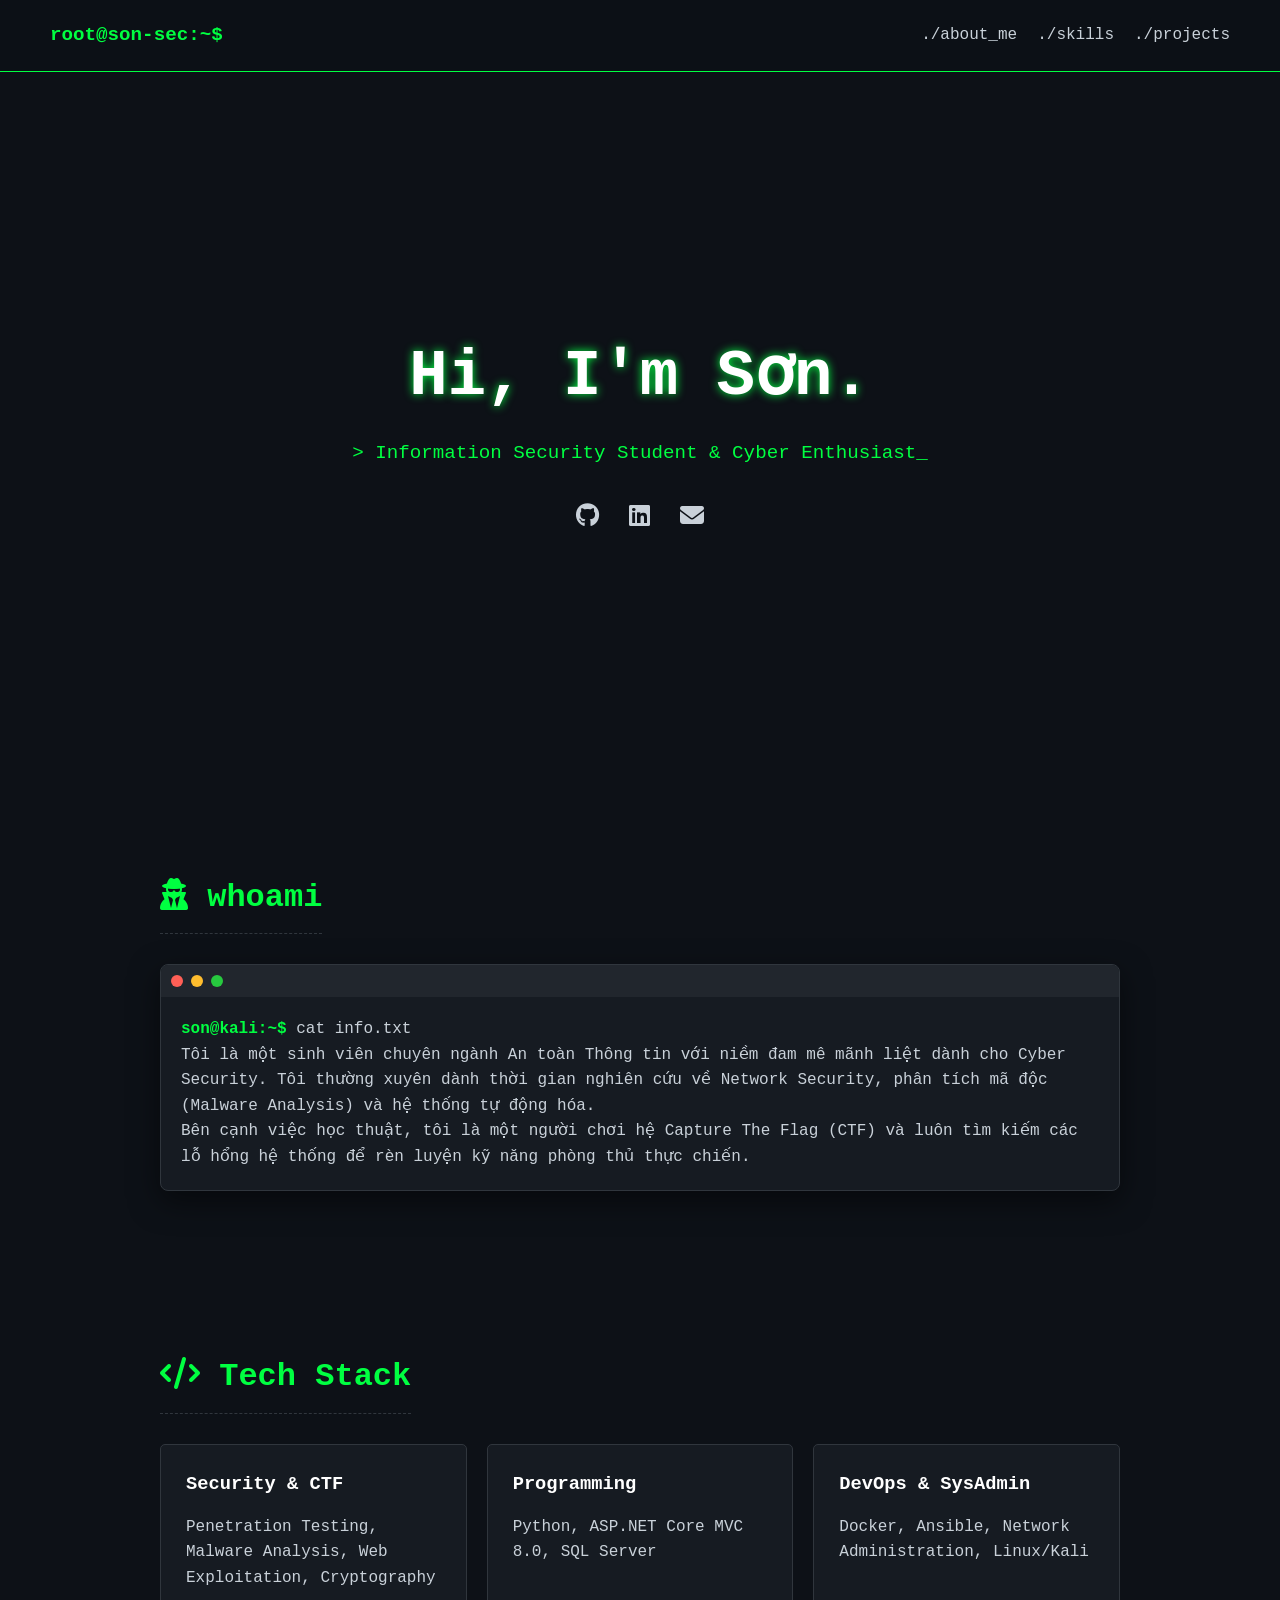
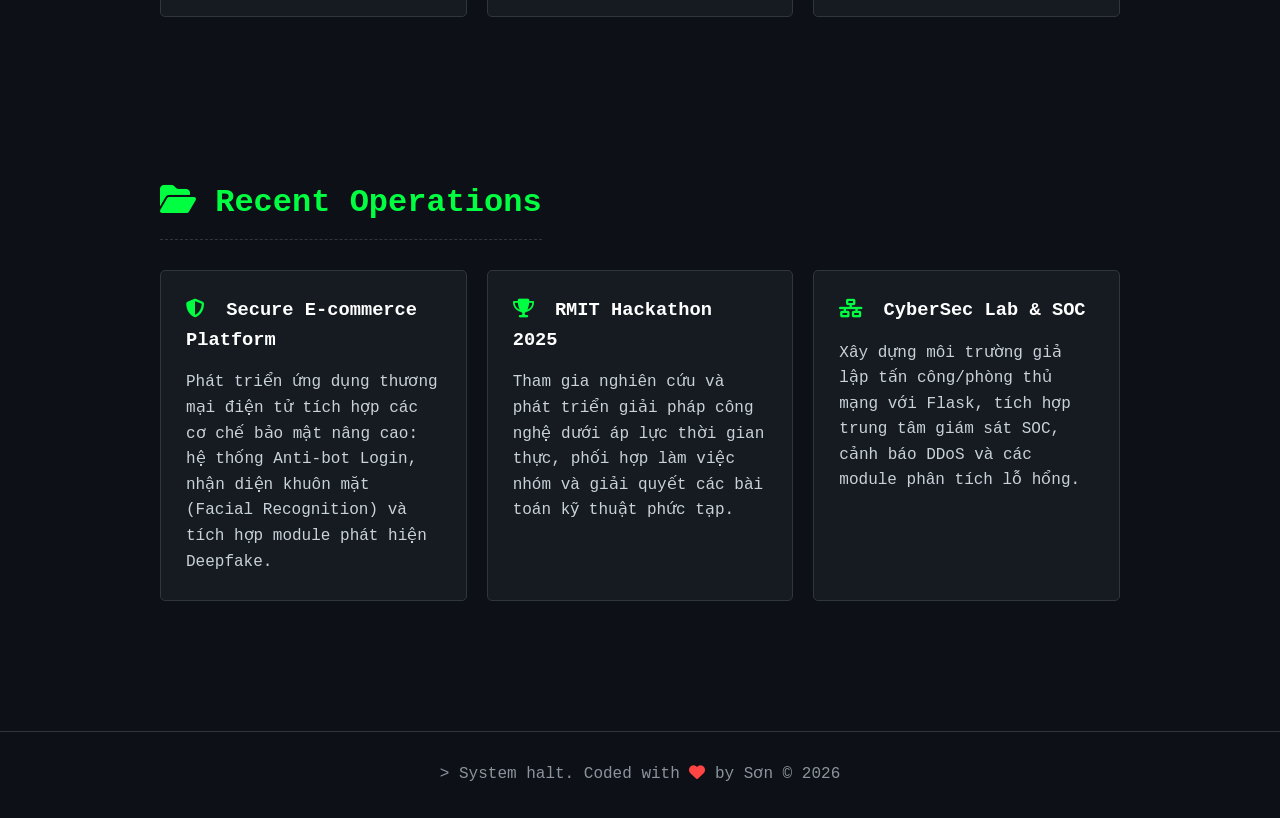
==== index.html @ e01f83eb "Bản phát hành đầu tiên: CyberSec Portfolio" ====
<!DOCTYPE html>
<html lang="vi">
<head>
    <meta charset="UTF-8">
    <meta name="viewport" content="width=device-width, initial-scale=1.0">
    <title>Sơn | Cyber Security Portfolio</title>
    <link rel="stylesheet" href="style.css">
    <link rel="stylesheet" href="https://cdnjs.cloudflare.com/ajax/libs/font-awesome/6.4.0/css/all.min.css">
</head>
<body>
    <nav class="navbar">
        <div class="logo">root@son-sec:~$</div>
        <ul class="nav-links">
            <li><a href="#about">./about_me</a></li>
            <li><a href="#skills">./skills</a></li>
            <li><a href="#projects">./projects</a></li>
        </ul>
    </nav>

    <header class="hero">
        <div class="container">
            <h1 class="glitch" data-text="Hi, I'm Sơn.">Hi, I'm Sơn.</h1>
            <p class="subtitle">> Information Security Student & Cyber Enthusiast_</p>
            <div class="social-links">
                <a href="#"><i class="fa-brands fa-github"></i></a>
                <a href="#"><i class="fa-brands fa-linkedin"></i></a>
                <a href="#"><i class="fa-solid fa-envelope"></i></a>
            </div>
        </div>
    </header>

    <section id="about" class="section">
        <div class="container">
            <h2 class="section-title"><i class="fa-solid fa-user-secret"></i> whoami</h2>
            <div class="terminal-window">
                <div class="terminal-header">
                    <span class="btn red"></span>
                    <span class="btn yellow"></span>
                    <span class="btn green"></span>
                </div>
                <div class="terminal-body">
                    <p><span class="prompt">son@kali:~$</span> cat info.txt</p>
                    <p>Tôi là một sinh viên chuyên ngành An toàn Thông tin với niềm đam mê mãnh liệt dành cho Cyber Security. Tôi thường xuyên dành thời gian nghiên cứu về Network Security, phân tích mã độc (Malware Analysis) và hệ thống tự động hóa.</p>
                    <p>Bên cạnh việc học thuật, tôi là một người chơi hệ Capture The Flag (CTF) và luôn tìm kiếm các lỗ hổng hệ thống để rèn luyện kỹ năng phòng thủ thực chiến.</p>
                </div>
            </div>
        </div>
    </section>

    <section id="skills" class="section">
        <div class="container">
            <h2 class="section-title"><i class="fa-solid fa-code"></i> Tech Stack</h2>
            <div class="skills-grid">
                <div class="skill-card">
                    <h3>Security & CTF</h3>
                    <p>Penetration Testing, Malware Analysis, Web Exploitation, Cryptography</p>
                </div>
                <div class="skill-card">
                    <h3>Programming</h3>
                    <p>Python, ASP.NET Core MVC 8.0, SQL Server</p>
                </div>
                <div class="skill-card">
                    <h3>DevOps & SysAdmin</h3>
                    <p>Docker, Ansible, Network Administration, Linux/Kali</p>
                </div>
            </div>
        </div>
    </section>

    <section id="projects" class="section">
        <div class="container">
            <h2 class="section-title"><i class="fa-solid fa-folder-open"></i> Recent Operations</h2>
            <div class="projects-grid">
                <div class="project-card">
                    <h3><i class="fa-solid fa-shield-halved"></i> Secure E-commerce Platform</h3>
                    <p>Phát triển ứng dụng thương mại điện tử tích hợp các cơ chế bảo mật nâng cao: hệ thống Anti-bot Login, nhận diện khuôn mặt (Facial Recognition) và tích hợp module phát hiện Deepfake.</p>
                </div>
                <div class="project-card">
                    <h3><i class="fa-solid fa-trophy"></i> RMIT Hackathon 2025</h3>
                    <p>Tham gia nghiên cứu và phát triển giải pháp công nghệ dưới áp lực thời gian thực, phối hợp làm việc nhóm và giải quyết các bài toán kỹ thuật phức tạp.</p>
                </div>
                <div class="project-card">
                    <h3><i class="fa-solid fa-network-wired"></i> CyberSec Lab & SOC</h3>
                    <p>Xây dựng môi trường giả lập tấn công/phòng thủ mạng với Flask, tích hợp trung tâm giám sát SOC, cảnh báo DDoS và các module phân tích lỗ hổng.</p>
                </div>
            </div>
        </div>
    </section>

    <footer>
        <p>> System halt. Coded with <i class="fa-solid fa-heart" style="color: #ff4444;"></i> by Sơn © 2026</p>
    </footer>
</body>
</html>
---- style.css ----
:root {
    --bg-color: #0d1117;
    --terminal-bg: #161b22;
    --primary-color: #00ff41; /* Hacker Green */
    --text-color: #c9d1d9;
    --border-color: #30363d;
}

* {
    margin: 0;
    padding: 0;
    box-sizing: border-box;
}

body {
    font-family: 'Courier New', Courier, monospace;
    background-color: var(--bg-color);
    color: var(--text-color);
    line-height: 1.6;
}

.container {
    max-width: 1000px;
    margin: 0 auto;
    padding: 0 20px;
}

/* --- NAVBAR --- */
.navbar {
    display: flex;
    justify-content: space-between;
    align-items: center;
    padding: 20px 50px;
    background-color: rgba(13, 17, 23, 0.9);
    border-bottom: 1px solid var(--primary-color);
    position: sticky;
    top: 0;
    z-index: 100;
}

.logo {
    color: var(--primary-color);
    font-weight: bold;
    font-size: 1.2rem;
}

.nav-links {
    list-style: none;
    display: flex;
    gap: 20px;
}

.nav-links a {
    color: var(--text-color);
    text-decoration: none;
    transition: color 0.3s;
}

.nav-links a:hover {
    color: var(--primary-color);
}

/* --- HERO SECTION --- */
.hero {
    height: 80vh;
    display: flex;
    align-items: center;
    justify-content: center;
    text-align: center;
}

.glitch {
    font-size: 4rem;
    color: white;
    font-weight: bold;
    text-shadow: 0 0 10px var(--primary-color);
    margin-bottom: 10px;
}

.subtitle {
    font-size: 1.2rem;
    color: var(--primary-color);
    margin-bottom: 30px;
}

.social-links a {
    color: var(--text-color);
    font-size: 1.5rem;
    margin: 0 10px;
    transition: 0.3s;
}

.social-links a:hover {
    color: var(--primary-color);
    text-shadow: 0 0 8px var(--primary-color);
}

/* --- SECTIONS --- */
.section {
    padding: 80px 0;
}

.section-title {
    color: var(--primary-color);
    margin-bottom: 30px;
    font-size: 2rem;
    border-bottom: 1px dashed var(--border-color);
    display: inline-block;
    padding-bottom: 10px;
}

/* --- TERMINAL EFFECT --- */
.terminal-window {
    background-color: var(--terminal-bg);
    border: 1px solid var(--border-color);
    border-radius: 8px;
    overflow: hidden;
    box-shadow: 0 10px 30px rgba(0, 0, 0, 0.5);
}

.terminal-header {
    background-color: #21262d;
    padding: 10px;
    display: flex;
    gap: 8px;
}

.btn {
    width: 12px;
    height: 12px;
    border-radius: 50%;
}
.red { background-color: #ff5f56; }
.yellow { background-color: #ffbd2e; }
.green { background-color: #27c93f; }

.terminal-body {
    padding: 20px;
}

.prompt {
    color: var(--primary-color);
    font-weight: bold;
}

/* --- CARDS --- */
.skills-grid, .projects-grid {
    display: grid;
    grid-template-columns: repeat(auto-fit, minmax(300px, 1fr));
    gap: 20px;
}

.skill-card, .project-card {
    background-color: var(--terminal-bg);
    border: 1px solid var(--border-color);
    padding: 25px;
    border-radius: 5px;
    transition: transform 0.3s, border-color 0.3s;
}

.skill-card:hover, .project-card:hover {
    transform: translateY(-5px);
    border-color: var(--primary-color);
    box-shadow: 0 0 15px rgba(0, 255, 65, 0.1);
}

.skill-card h3, .project-card h3 {
    color: white;
    margin-bottom: 15px;
}

.project-card h3 i {
    color: var(--primary-color);
    margin-right: 10px;
}

/* --- FOOTER --- */
footer {
    text-align: center;
    padding: 30px;
    border-top: 1px solid var(--border-color);
    margin-top: 50px;
    color: #8b949e;
}
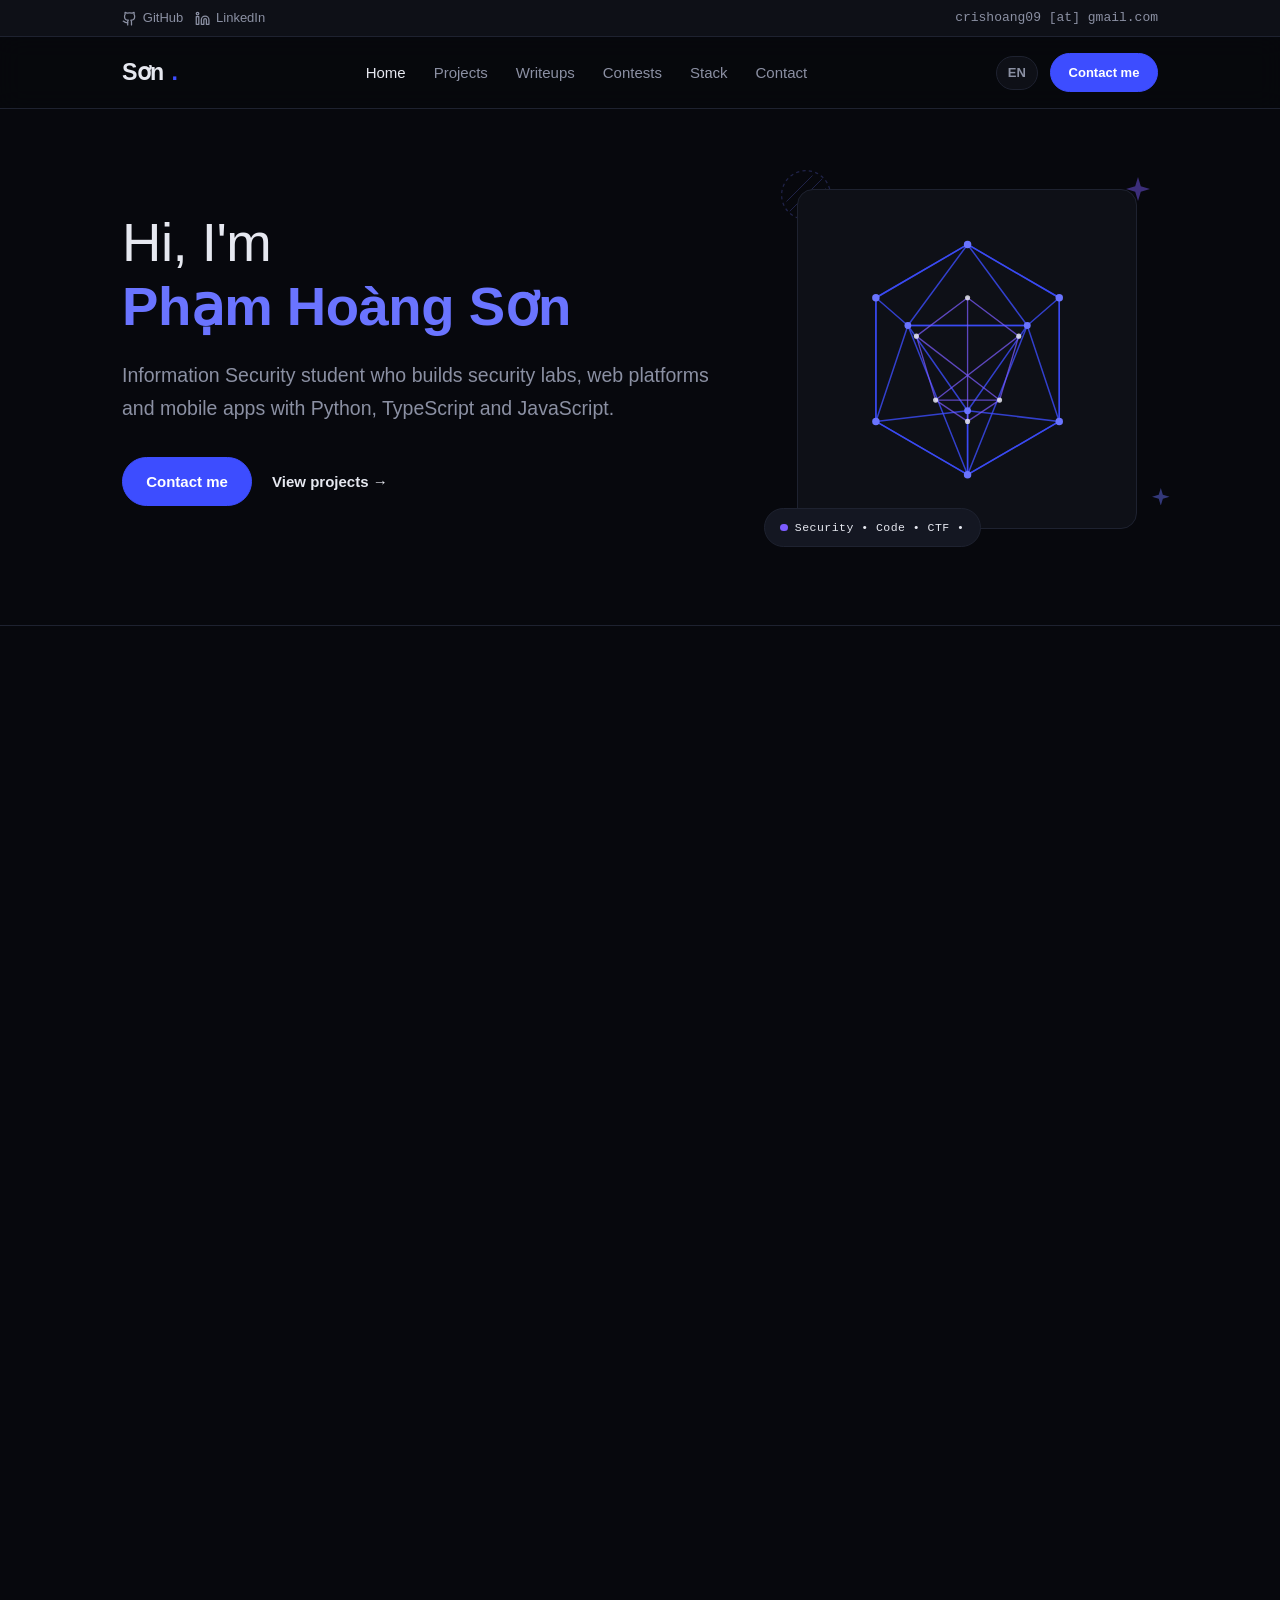
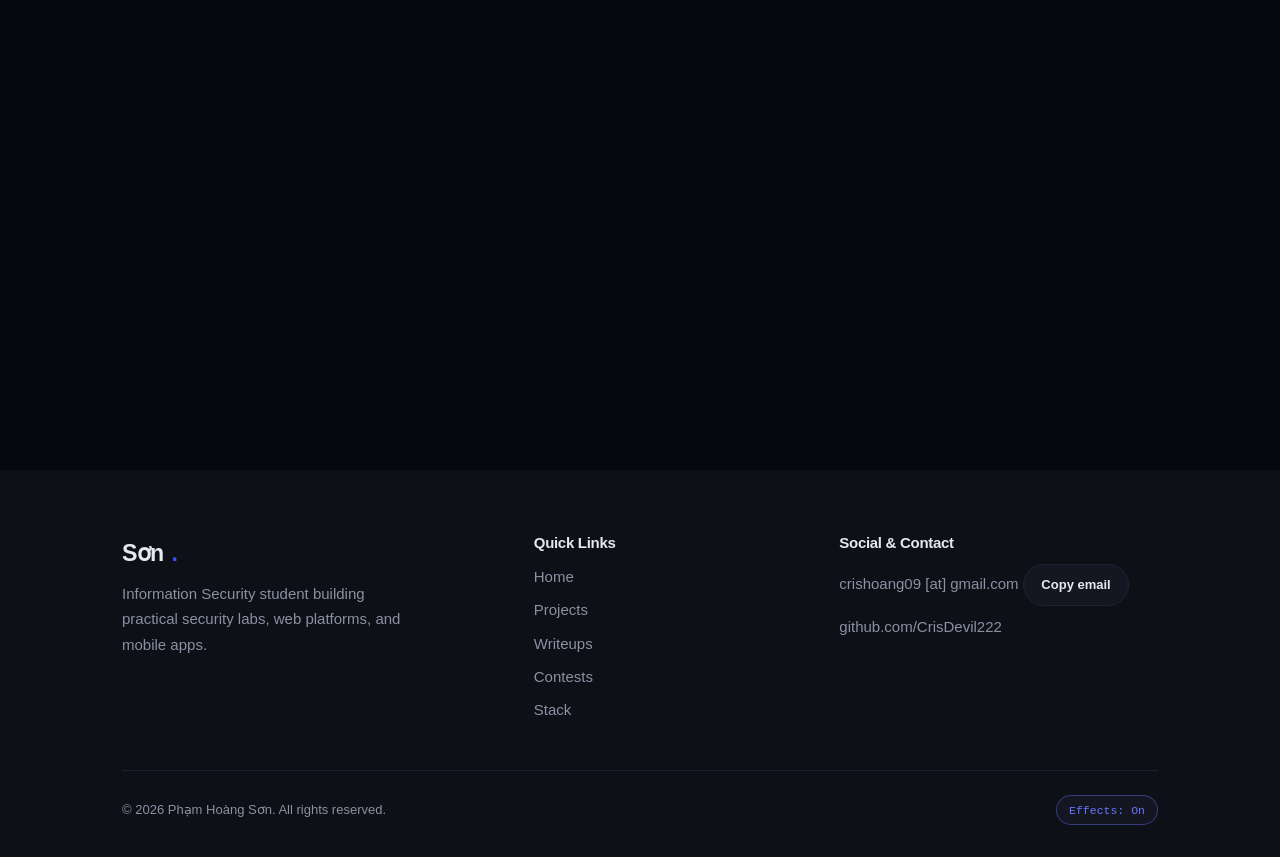
==== commit 05b7269a: "feat: complete semantic 9-section portfolio, replace legacy style.css and add 404 page" ====
--- a/index.html
+++ b/index.html
@@ -1,94 +1,788 @@
 <!DOCTYPE html>
-<html lang="vi">
+<html lang="en">
 <head>
-    <meta charset="UTF-8">
-    <meta name="viewport" content="width=device-width, initial-scale=1.0">
-    <title>Sơn | Cyber Security Portfolio</title>
-    <link rel="stylesheet" href="style.css">
-    <link rel="stylesheet" href="https://cdnjs.cloudflare.com/ajax/libs/font-awesome/6.4.0/css/all.min.css">
+  <meta charset="UTF-8">
+  <meta name="viewport" content="width=device-width, initial-scale=1.0">
+  <meta http-equiv="Content-Security-Policy" content="default-src 'self'; script-src 'self'; style-src 'self' https://fonts.googleapis.com; font-src 'self' https://fonts.gstatic.com; img-src 'self' data: https://crisdevil222.github.io; connect-src 'self' https://api.github.com; base-uri 'self'; form-action 'self'; object-src 'none'">
+  <title>Phạm Hoàng Sơn | Information Security Student &amp; Developer</title>
+  <meta name="description" content="Portfolio of Phạm Hoàng Sơn — Information Security student who builds security labs, web platforms and mobile apps with Python, TypeScript and JavaScript.">
+  <meta name="author" content="Phạm Hoàng Sơn">
+  <meta name="theme-color" content="#07080d">
+  <link rel="canonical" href="https://crisdevil222.github.io/">
+  <link rel="icon" href="favicon.svg" type="image/svg+xml">
+
+  <!-- Open Graph -->
+  <meta property="og:type" content="website">
+  <meta property="og:site_name" content="Phạm Hoàng Sơn — Portfolio">
+  <meta property="og:title" content="Phạm Hoàng Sơn | Information Security Student &amp; Developer">
+  <meta property="og:description" content="Information Security student who builds security labs, web platforms and mobile apps with Python, TypeScript and JavaScript.">
+  <meta property="og:url" content="https://crisdevil222.github.io/">
+  <meta property="og:image" content="https://crisdevil222.github.io/og-image.png">
+  <meta property="og:image:width" content="1200">
+  <meta property="og:image:height" content="630">
+  <meta property="og:image:alt" content="Phạm Hoàng Sơn — Information Security student and Developer">
+
+  <!-- Twitter Card -->
+  <meta name="twitter:card" content="summary_large_image">
+  <meta name="twitter:title" content="Phạm Hoàng Sơn | Information Security Student &amp; Developer">
+  <meta name="twitter:description" content="Information Security student who builds security labs, web platforms and mobile apps with Python, TypeScript and JavaScript.">
+  <meta name="twitter:image" content="https://crisdevil222.github.io/og-image.png">
+
+  <!-- Fonts: Space Grotesk (headings), Inter (body), JetBrains Mono (tech tags) -->
+  <link rel="preconnect" href="https://fonts.googleapis.com">
+  <link rel="preconnect" href="https://fonts.gstatic.com" crossorigin>
+  <link rel="stylesheet" href="https://fonts.googleapis.com/css2?family=Inter:wght@400;500;600&amp;family=JetBrains+Mono:wght@400;500;600&amp;family=Space+Grotesk:wght@300;500;600;700&amp;display=swap">
+
+  <!-- Stylesheets -->
+  <link rel="stylesheet" href="assets/css/base.css">
+  <link rel="stylesheet" href="assets/css/layout.css">
+  <link rel="stylesheet" href="assets/css/components.css">
+
+  <!-- JSON-LD Structured Data (Person) -->
+  <script type="application/ld+json">
+  {
+    "@context": "https://schema.org",
+    "@type": "Person",
+    "name": "Phạm Hoàng Sơn",
+    "url": "https://crisdevil222.github.io/",
+    "jobTitle": "Information Security Student & Developer",
+    "email": "mailto:crishoang09@gmail.com",
+    "sameAs": [
+      "https://github.com/CrisDevil222"
+    ],
+    "knowsAbout": [
+      "Information Security",
+      "Python",
+      "TypeScript",
+      "JavaScript",
+      "Next.js",
+      "Flask",
+      "Docker",
+      "PostgreSQL"
+    ]
+  }
+  </script>
 </head>
 <body>
-    <nav class="navbar">
-        <div class="logo">root@son-sec:~$</div>
-        <ul class="nav-links">
-            <li><a href="#about">./about_me</a></li>
-            <li><a href="#skills">./skills</a></li>
-            <li><a href="#projects">./projects</a></li>
+  <a href="#main-content" class="skip-link" data-i18n="skipToContent">Skip to main content</a>
+  <div id="scroll-progress" class="scroll-progress" aria-hidden="true"></div>
+
+  <!-- 1. TOP UTILITY BAR -->
+  <div class="utility-bar">
+    <div class="container utility-inner">
+      <div class="utility-socials">
+        <a href="https://github.com/CrisDevil222" data-github-link class="utility-icon-link" target="_blank" rel="noopener noreferrer" aria-label="GitHub profile">
+          <svg viewBox="0 0 24 24" fill="none" stroke="currentColor" stroke-width="2" stroke-linecap="round" stroke-linejoin="round" aria-hidden="true">
+            <path d="M15 22v-4a4.8 4.8 0 0 0-1-3.5c3 0 6-2 6-5.5.08-1.25-.27-2.48-1-3.5.28-1.15.28-2.35 0-3.5 0 0-1 0-3 1.5-2.64-.5-5.36-.5-8 0C6 2 5 2 5 2c-.3 1.15-.3 2.35 0 3.5A5.403 5.403 0 0 0 4 9c0 3.5 3 5.5 6 5.5-.39.49-.68 1.05-.85 1.65-.17.6-.22 1.23-.15 1.85v4"></path>
+            <path d="M9 18c-4.51 2-5-2-7-2"></path>
+          </svg>
+          <span>GitHub</span>
+        </a>
+
+        <a id="utility-linkedin" href="https://linkedin.com" class="utility-icon-link" target="_blank" rel="noopener noreferrer" aria-label="LinkedIn profile" hidden>
+          <svg viewBox="0 0 24 24" fill="none" stroke="currentColor" stroke-width="2" stroke-linecap="round" stroke-linejoin="round" aria-hidden="true">
+            <path d="M16 8a6 6 0 0 1 6 6v7h-4v-7a2 2 0 0 0-2-2 2 2 0 0 0-2 2v7h-4v-7a6 6 0 0 1 6-6z"></path>
+            <rect x="2" y="9" width="4" height="12"></rect>
+            <circle cx="4" cy="4" r="2"></circle>
+          </svg>
+          <span>LinkedIn</span>
+        </a>
+      </div>
+
+      <div class="utility-right">
+        <a href="#contact" data-mailto-link class="utility-email" data-email-text>crishoang09 [at] gmail.com</a>
+      </div>
+    </div>
+  </div>
+
+  <!-- 2. STICKY NAVBAR -->
+  <header class="site-header">
+    <div class="container nav-inner">
+      <a href="#home" class="brand-logo" aria-label="Sơn — Home">
+        <span>Sơn</span><span class="brand-dot" aria-hidden="true">.</span>
+      </a>
+
+      <nav aria-label="Primary">
+        <ul id="nav-menu" class="nav-menu">
+          <li><a href="#home" class="nav-link is-active" data-i18n="nav.home">Home</a></li>
+          <li><a href="#projects" class="nav-link" data-i18n="nav.projects">Projects</a></li>
+          <li><a href="#writeups" class="nav-link" data-i18n="nav.writeups">Writeups</a></li>
+          <li><a href="#contests" class="nav-link" data-i18n="nav.contests">Contests</a></li>
+          <li><a href="#stack" class="nav-link" data-i18n="nav.stack">Stack</a></li>
+          <li><a href="#contact" class="nav-link" data-i18n="nav.contact">Contact</a></li>
         </ul>
-    </nav>
-
-    <header class="hero">
-        <div class="container">
-            <h1 class="glitch" data-text="Hi, I'm Sơn.">Hi, I'm Sơn.</h1>
-            <p class="subtitle">> Information Security Student & Cyber Enthusiast_</p>
-            <div class="social-links">
-                <a href="#"><i class="fa-brands fa-github"></i></a>
-                <a href="#"><i class="fa-brands fa-linkedin"></i></a>
-                <a href="#"><i class="fa-solid fa-envelope"></i></a>
-            </div>
-        </div>
-    </header>
-
-    <section id="about" class="section">
-        <div class="container">
-            <h2 class="section-title"><i class="fa-solid fa-user-secret"></i> whoami</h2>
-            <div class="terminal-window">
-                <div class="terminal-header">
-                    <span class="btn red"></span>
-                    <span class="btn yellow"></span>
-                    <span class="btn green"></span>
-                </div>
-                <div class="terminal-body">
-                    <p><span class="prompt">son@kali:~$</span> cat info.txt</p>
-                    <p>Tôi là một sinh viên chuyên ngành An toàn Thông tin với niềm đam mê mãnh liệt dành cho Cyber Security. Tôi thường xuyên dành thời gian nghiên cứu về Network Security, phân tích mã độc (Malware Analysis) và hệ thống tự động hóa.</p>
-                    <p>Bên cạnh việc học thuật, tôi là một người chơi hệ Capture The Flag (CTF) và luôn tìm kiếm các lỗ hổng hệ thống để rèn luyện kỹ năng phòng thủ thực chiến.</p>
-                </div>
-            </div>
-        </div>
+      </nav>
+
+      <div class="nav-actions">
+        <button type="button" id="lang-toggle" class="lang-switch-btn" aria-label="Switch language to Vietnamese" data-i18n-aria="nav.toggleLang">
+          <span id="lang-toggle-label">EN</span>
+        </button>
+
+        <a href="#contact" data-mailto-link class="btn-pill btn-pill-sm" data-i18n="nav.contactMe">Contact me</a>
+
+        <button type="button" id="menu-toggle" class="menu-toggle" aria-expanded="false" aria-controls="nav-menu" aria-label="Toggle navigation menu" data-i18n-aria="nav.toggleMenu">
+          <svg viewBox="0 0 24 24" width="20" height="20" fill="none" stroke="currentColor" stroke-width="2" stroke-linecap="round" stroke-linejoin="round" aria-hidden="true">
+            <line x1="4" y1="6" x2="20" y2="6"></line>
+            <line x1="4" y1="12" x2="20" y2="12"></line>
+            <line x1="4" y1="18" x2="20" y2="18"></line>
+          </svg>
+        </button>
+      </div>
+    </div>
+  </header>
+
+  <main id="main-content">
+    <!-- 3. HERO SECTION -->
+    <section id="home" class="hero-section" aria-labelledby="hero-heading">
+      <div class="container hero-grid">
+        <div class="hero-content">
+          <h1 id="hero-heading">
+            <span class="hero-greeting" data-i18n="hero.greeting">Hi, I'm</span>
+            <span id="hero-name" class="hero-name">Phạm Hoàng Sơn</span>
+          </h1>
+
+          <p id="hero-bio" class="hero-bio">
+            Information Security student who builds security labs, web platforms and mobile apps with Python, TypeScript and JavaScript.
+          </p>
+
+          <div class="hero-actions">
+            <a href="#contact" data-mailto-link class="btn-pill" data-i18n="hero.ctaPrimary">Contact me</a>
+            <a href="#projects" class="link-arrow" data-i18n="hero.ctaSecondary">View projects →</a>
+          </div>
+        </div>
+
+        <div class="hero-visual-wrap" aria-hidden="true">
+          <!-- Static striped circle decoration -->
+          <svg class="deco-striped-circle" viewBox="0 0 64 64" fill="none">
+            <circle cx="32" cy="32" r="30" stroke="currentColor" stroke-width="1.5" stroke-dasharray="4 4"></circle>
+            <line x1="12" y1="52" x2="52" y2="12" stroke="currentColor" stroke-width="1.2"></line>
+            <line x1="8" y1="40" x2="40" y2="8" stroke="currentColor" stroke-width="1.2"></line>
+            <line x1="24" y1="56" x2="56" y2="24" stroke="currentColor" stroke-width="1.2"></line>
+          </svg>
+
+          <!-- Static 4-point star decorations -->
+          <svg class="deco-star deco-star-1" viewBox="0 0 24 24" fill="currentColor">
+            <path d="M12 0L14.8 9.2L24 12L14.8 14.8L12 24L9.2 14.8L0 12L9.2 9.2L12 0Z"></path>
+          </svg>
+          <svg class="deco-star deco-star-2" viewBox="0 0 24 24" fill="currentColor">
+            <path d="M12 0L14.8 9.2L24 12L14.8 14.8L12 24L9.2 14.8L0 12L9.2 9.2L12 0Z"></path>
+          </svg>
+
+          <div id="hero-3d-stage" class="hero-3d-stage">
+            <svg id="hero-3d-fallback" class="hero-3d-fallback" viewBox="0 0 260 260" fill="none" aria-hidden="true">
+              <!-- Outer Icosahedron Wireframe (#3d4dff) -->
+              <g stroke="#3d4dff" stroke-width="1.4" stroke-opacity="0.78" stroke-linejoin="round">
+                <polygon points="130,22 216,72 216,188 130,238 44,188 44,72"></polygon>
+                <polygon points="130,22 186,98 74,98"></polygon>
+                <polygon points="74,98 186,98 130,178"></polygon>
+                <polygon points="44,72 74,98 44,188"></polygon>
+                <polygon points="216,72 186,98 216,188"></polygon>
+                <polygon points="44,188 130,178 130,238"></polygon>
+                <polygon points="216,188 130,178 130,238"></polygon>
+                <line x1="130" y1="22" x2="44" y2="72"></line>
+                <line x1="130" y1="22" x2="216" y2="72"></line>
+                <line x1="74" y1="98" x2="130" y2="238"></line>
+                <line x1="186" y1="98" x2="130" y2="238"></line>
+              </g>
+              <!-- Inner Counter-Rotated Polyhedron (#7c5cff) -->
+              <g stroke="#7c5cff" stroke-width="1.25" stroke-opacity="0.72" stroke-linejoin="round">
+                <polygon points="130,72 178,108 160,168 100,168 82,108"></polygon>
+                <line x1="130" y1="72" x2="130" y2="188"></line>
+                <line x1="82" y1="108" x2="160" y2="168"></line>
+                <line x1="178" y1="108" x2="100" y2="168"></line>
+                <line x1="100" y1="168" x2="130" y2="188"></line>
+                <line x1="160" y1="168" x2="130" y2="188"></line>
+              </g>
+              <!-- Glowing Vertex Nodes (#6a74ff) -->
+              <g fill="#6a74ff">
+                <circle cx="130" cy="22" r="3.5"></circle>
+                <circle cx="216" cy="72" r="3.5"></circle>
+                <circle cx="216" cy="188" r="3.5"></circle>
+                <circle cx="130" cy="238" r="3.5"></circle>
+                <circle cx="44" cy="188" r="3.5"></circle>
+                <circle cx="44" cy="72" r="3.5"></circle>
+                <circle cx="74" cy="98" r="3.2"></circle>
+                <circle cx="186" cy="98" r="3.2"></circle>
+                <circle cx="130" cy="178" r="3.2"></circle>
+              </g>
+              <g fill="#e6e8f0" fill-opacity="0.85">
+                <circle cx="130" cy="72" r="2.4"></circle>
+                <circle cx="178" cy="108" r="2.4"></circle>
+                <circle cx="160" cy="168" r="2.4"></circle>
+                <circle cx="100" cy="168" r="2.4"></circle>
+                <circle cx="82" cy="108" r="2.4"></circle>
+                <circle cx="130" cy="188" r="2.4"></circle>
+              </g>
+            </svg>
+          </div>
+
+          <div class="static-seal">
+            <span class="static-seal-dot"></span>
+            <span>Security • Code • CTF •</span>
+          </div>
+        </div>
+      </div>
     </section>
 
-    <section id="skills" class="section">
-        <div class="container">
-            <h2 class="section-title"><i class="fa-solid fa-code"></i> Tech Stack</h2>
-            <div class="skills-grid">
-                <div class="skill-card">
-                    <h3>Security & CTF</h3>
-                    <p>Penetration Testing, Malware Analysis, Web Exploitation, Cryptography</p>
-                </div>
-                <div class="skill-card">
-                    <h3>Programming</h3>
-                    <p>Python, ASP.NET Core MVC 8.0, SQL Server</p>
-                </div>
-                <div class="skill-card">
-                    <h3>DevOps & SysAdmin</h3>
-                    <p>Docker, Ansible, Network Administration, Linux/Kali</p>
-                </div>
-            </div>
-        </div>
+    <!-- 4. PROJECTS + CASE STUDY SECTION -->
+    <section id="projects" class="section reveal" aria-labelledby="projects-heading">
+      <div class="container">
+        <div class="section-header">
+          <div class="kicker-row">
+            <span class="section-kicker" data-i18n="projects.kicker">PROJECTS</span>
+            <span id="projects-count-badge" class="kicker-count" data-count="3">3</span>
+          </div>
+          <h2 id="projects-heading" class="section-title">
+            <span data-i18n="projects.titlePrefix">Featured </span><span class="text-primary" data-i18n="projects.titleHighlight">projects</span>
+          </h2>
+          <p class="section-desc" data-i18n="projects.desc">Selected software platforms and security labs with technical architecture case studies.</p>
+        </div>
+
+        <div id="projects-grid" class="projects-grid">
+          <!-- Static fallback project 1 -->
+          <article class="project-card">
+            <div class="project-header">
+              <div>
+                <h3 class="project-title">CyberSec Lab</h3>
+                <p class="project-tagline">Security Training &amp; Monitoring Platform</p>
+              </div>
+            </div>
+            <ul class="tech-tags" aria-label="Technologies">
+              <li class="tech-tag">Python</li>
+              <li class="tech-tag">Flask</li>
+              <li class="tech-tag">WebSocket</li>
+              <li class="tech-tag">scikit-learn</li>
+              <li class="tech-tag">Docker</li>
+            </ul>
+            <ul class="project-bullets">
+              <li>Built a cybersecurity platform featuring Red Team labs (XSS, SQLi, Command Injection) and a Blue Team defense dashboard.</li>
+              <li>Engineered real-time SOC monitoring over WebSocket alongside an ML-based phishing URL detector and port scanner.</li>
+              <li>Secured the platform with TOTP 2FA and RBAC, containerized and deployed via Docker.</li>
+            </ul>
+            <div class="project-actions">
+              <a href="https://github.com/CrisDevil222/cyber-sec-lab" class="btn-outline" target="_blank" rel="noopener noreferrer">Repository</a>
+            </div>
+            <details class="case-study">
+              <summary>View case study</summary>
+              <div class="case-study-body">
+                <div class="case-study-block">
+                  <h4>Problem</h4>
+                  <p>Needed a unified environment for practicing offensive web vulnerabilities while observing defensive telemetry in real time.</p>
+                </div>
+                <div class="case-study-block">
+                  <h4>Approach</h4>
+                  <p>Separated Red Team vulnerable labs from the Blue Team SOC dashboard and connected live event streams over WebSocket.</p>
+                </div>
+                <div class="case-study-block">
+                  <h4>Key decisions</h4>
+                  <p>Implemented TOTP 2FA + RBAC for access control, integrated a scikit-learn model for phishing URL detection alongside a port scanner, and packaged the stack with Docker.</p>
+                </div>
+              </div>
+            </details>
+          </article>
+
+          <!-- Static fallback project 2 -->
+          <article class="project-card">
+            <div class="project-header">
+              <div>
+                <h3 class="project-title">Math AI Lab</h3>
+                <p class="project-tagline">2D/3D Math Visualization Mobile App</p>
+              </div>
+            </div>
+            <ul class="tech-tags" aria-label="Technologies">
+              <li class="tech-tag">JavaScript</li>
+              <li class="tech-tag">Capacitor</li>
+              <li class="tech-tag">Swift</li>
+              <li class="tech-tag">Groq API</li>
+              <li class="tech-tag">GitHub Actions</li>
+            </ul>
+            <ul class="project-bullets">
+              <li>Cross-platform iOS/Android mobile app featuring an interactive 3D spatial geometry viewer and advanced 2D graphing calculator.</li>
+              <li>Integrated an LLM assistant (Groq API) to construct 3D geometry scenes from Vietnamese prompts alongside symbolic calculus analysis.</li>
+              <li>Authored native Swift plugins for iOS and automated .ipa/.apk release pipelines using GitHub Actions CI/CD.</li>
+            </ul>
+            <div class="project-actions">
+              <a href="https://github.com/CrisDevil222/Math-AI-Lab" class="btn-outline" target="_blank" rel="noopener noreferrer">Repository</a>
+            </div>
+            <details class="case-study">
+              <summary>View case study</summary>
+              <div class="case-study-body">
+                <div class="case-study-block">
+                  <h4>Problem</h4>
+                  <p>Visualizing 3D spatial geometry and calculus functions on mobile devices is often cumbersome without natural language input.</p>
+                </div>
+                <div class="case-study-block">
+                  <h4>Approach</h4>
+                  <p>Built a cross-platform iOS/Android app with Capacitor combining 3D spatial rendering, 2D graphing, calculus analysis, and an LLM assistant.</p>
+                </div>
+                <div class="case-study-block">
+                  <h4>Key decisions</h4>
+                  <p>Used Groq API to generate 3D geometry from Vietnamese prompts, wrote custom Swift plugins for iOS, and automated .ipa/.apk builds via GitHub Actions CI/CD.</p>
+                </div>
+              </div>
+            </details>
+          </article>
+
+          <!-- Static fallback project 3 -->
+          <article class="project-card">
+            <div class="project-header">
+              <div>
+                <h3 class="project-title">Transport Management System (TMS)</h3>
+                <p class="project-tagline">Client Project — Container Logistics Platform</p>
+              </div>
+              <div class="project-meta-badges">
+                <span class="meta-pill meta-pill-client">Client project – demo upon request</span>
+              </div>
+            </div>
+            <ul class="tech-tags" aria-label="Technologies">
+              <li class="tech-tag">TypeScript</li>
+              <li class="tech-tag">Next.js 14+</li>
+              <li class="tech-tag">Prisma</li>
+              <li class="tech-tag">PostgreSQL</li>
+            </ul>
+            <ul class="project-bullets">
+              <li>Developed a custom logistics platform replacing manual spreadsheet workflows for a container transport business.</li>
+              <li>Built core operational modules: shipment tracking, vehicle dispatch, and customer management with dynamic filtering.</li>
+              <li>Worked directly with the client to implement automated PDF transport orders and invoice export features.</li>
+            </ul>
+            <div class="project-actions">
+              <a href="#contact" data-mailto-link class="btn-outline">Contact for demo</a>
+            </div>
+            <details class="case-study">
+              <summary>View case study</summary>
+              <div class="case-study-body">
+                <div class="case-study-block">
+                  <h4>Problem</h4>
+                  <p>Manual spreadsheet workflows made container tracking, vehicle dispatch, and invoice generation slow and difficult to manage.</p>
+                </div>
+                <div class="case-study-block">
+                  <h4>Approach</h4>
+                  <p>Designed a centralized web application with Next.js 14+ and PostgreSQL covering shipment lifecycle tracking, dispatch, and customer records.</p>
+                </div>
+                <div class="case-study-block">
+                  <h4>Key decisions</h4>
+                  <p>Used TypeScript and Prisma ORM with PostgreSQL for type-safe data access, added dynamic filtering, and built automated PDF transport orders and billing exports directly from client requirements.</p>
+                </div>
+              </div>
+            </details>
+          </article>
+        </div>
+      </div>
     </section>
 
-    <section id="projects" class="section">
-        <div class="container">
-            <h2 class="section-title"><i class="fa-solid fa-folder-open"></i> Recent Operations</h2>
-            <div class="projects-grid">
-                <div class="project-card">
-                    <h3><i class="fa-solid fa-shield-halved"></i> Secure E-commerce Platform</h3>
-                    <p>Phát triển ứng dụng thương mại điện tử tích hợp các cơ chế bảo mật nâng cao: hệ thống Anti-bot Login, nhận diện khuôn mặt (Facial Recognition) và tích hợp module phát hiện Deepfake.</p>
-                </div>
-                <div class="project-card">
-                    <h3><i class="fa-solid fa-trophy"></i> RMIT Hackathon 2025</h3>
-                    <p>Tham gia nghiên cứu và phát triển giải pháp công nghệ dưới áp lực thời gian thực, phối hợp làm việc nhóm và giải quyết các bài toán kỹ thuật phức tạp.</p>
-                </div>
-                <div class="project-card">
-                    <h3><i class="fa-solid fa-network-wired"></i> CyberSec Lab & SOC</h3>
-                    <p>Xây dựng môi trường giả lập tấn công/phòng thủ mạng với Flask, tích hợp trung tâm giám sát SOC, cảnh báo DDoS và các module phân tích lỗ hổng.</p>
-                </div>
-            </div>
-        </div>
+    <!-- 5. CTF WRITEUPS SECTION -->
+    <section id="writeups" class="section reveal" aria-labelledby="writeups-heading">
+      <div class="container">
+        <div class="section-header">
+          <span class="section-kicker" data-i18n="writeups.kicker">CTF WRITEUPS</span>
+          <h2 id="writeups-heading" class="section-title">
+            <span data-i18n="writeups.titlePrefix">Technical </span><span class="text-primary" data-i18n="writeups.titleHighlight">writeups</span>
+          </h2>
+          <p class="section-desc" data-i18n="writeups.desc">Challenge breakdowns and exploit analyses across Web, Forensics, PWN, Reverse Engineering, and AI.</p>
+        </div>
+
+        <div class="writeups-controls">
+          <div id="writeup-event-filters" class="event-counters" role="group" aria-label="Filter writeups by contest"></div>
+          <div id="writeup-category-filters" class="filter-row" role="group" aria-label="Filter writeups by category"></div>
+        </div>
+
+        <div id="writeups-list" class="writeups-list">
+          <article class="writeup-card">
+            <div class="writeup-top">
+              <div class="writeup-badges">
+                <span class="badge-event">Hacktheon Sejong 2026</span>
+                <span class="badge-category">Forensics / Misc</span>
+              </div>
+              <span class="badge-lang">EN</span>
+            </div>
+            <h3 class="writeup-title">Plottergeist (Acoustic Side-Channel)</h3>
+            <p class="writeup-summary">Reconstructed the flag drawn by a CoreXY plotter by decoding stepper motor packets from a PCAP capture and using audio RMS energy to separate active pen strokes from travel moves.</p>
+            <div class="writeup-bottom">
+              <ul class="tech-tags" aria-label="Tools">
+                <li class="tech-tag">Python</li>
+                <li class="tech-tag">Scapy</li>
+                <li class="tech-tag">SciPy</li>
+                <li class="tech-tag">NumPy</li>
+                <li class="tech-tag">Matplotlib</li>
+              </ul>
+              <a href="https://app.notion.com/p/Forensics-Plottergeist-Acoustic-Side-Channel-Writeup-34d95c7f0a5f80829873f880eae816bd" class="link-arrow" target="_blank" rel="noopener noreferrer">Read writeup →</a>
+            </div>
+          </article>
+
+          <article class="writeup-card">
+            <div class="writeup-top">
+              <div class="writeup-badges">
+                <span class="badge-event">Hacktheon Sejong 2026</span>
+                <span class="badge-category">Web</span>
+              </div>
+              <span class="badge-lang">EN</span>
+            </div>
+            <h3 class="writeup-title">SQL Injection – Bypass Login</h3>
+            <p class="writeup-summary">Bypassed admin authentication caused by raw f-string SQL query concatenation, documented alongside the remediation using parameterized queries.</p>
+            <div class="writeup-bottom">
+              <ul class="tech-tags" aria-label="Tools">
+                <li class="tech-tag">Python (Flask)</li>
+                <li class="tech-tag">SQLite</li>
+              </ul>
+              <a href="https://app.notion.com/p/Hacktheon-Sejong-2026-34d95c7f0a5f80648a36d2a7a29f72c3" class="link-arrow" target="_blank" rel="noopener noreferrer">Read writeup →</a>
+            </div>
+          </article>
+
+          <article class="writeup-card">
+            <div class="writeup-top">
+              <div class="writeup-badges">
+                <span class="badge-event">Hacktheon Sejong 2026</span>
+                <span class="badge-category">Web</span>
+              </div>
+              <span class="badge-lang">EN</span>
+            </div>
+            <h3 class="writeup-title">Dark Harbor</h3>
+            <p class="writeup-summary">Chained an SSRF via the build-runner redirect mechanism with a URL-encoding handling flaw across a polyglot microservice architecture to read internal files behind the proxy.</p>
+            <div class="writeup-bottom">
+              <ul class="tech-tags" aria-label="Tools">
+                <li class="tech-tag">Rust proxy</li>
+                <li class="tech-tag">Node.js/Fastify</li>
+                <li class="tech-tag">Go</li>
+                <li class="tech-tag">Python/FastAPI</li>
+              </ul>
+              <a href="https://app.notion.com/p/Hacktheon-Sejong-2026-34d95c7f0a5f80648a36d2a7a29f72c3" class="link-arrow" target="_blank" rel="noopener noreferrer">Read writeup →</a>
+            </div>
+          </article>
+
+          <article class="writeup-card">
+            <div class="writeup-top">
+              <div class="writeup-badges">
+                <span class="badge-event">Hacktheon Sejong 2026</span>
+                <span class="badge-category">AI / Misc</span>
+              </div>
+              <span class="badge-lang">EN</span>
+            </div>
+            <h3 class="writeup-title">Voice Clone</h3>
+            <p class="writeup-summary">Performed zero-shot voice cloning from 5 reference audio samples to pass both speaker similarity and speech-to-text verification thresholds (&gt; 0.8).</p>
+            <div class="writeup-bottom">
+              <ul class="tech-tags" aria-label="Tools">
+                <li class="tech-tag">Python</li>
+                <li class="tech-tag">Coqui TTS (YourTTS)</li>
+                <li class="tech-tag">FFmpeg</li>
+                <li class="tech-tag">Miniconda</li>
+              </ul>
+              <a href="https://app.notion.com/p/Hacktheon-Sejong-2026-34d95c7f0a5f80648a36d2a7a29f72c3" class="link-arrow" target="_blank" rel="noopener noreferrer">Read writeup →</a>
+            </div>
+          </article>
+
+          <article class="writeup-card">
+            <div class="writeup-top">
+              <div class="writeup-badges">
+                <span class="badge-event">Hacktheon Sejong 2026</span>
+                <span class="badge-category">PWN · 250 pts</span>
+              </div>
+              <span class="badge-lang">EN</span>
+            </div>
+            <h3 class="writeup-title">Immutable</h3>
+            <p class="writeup-summary">Exploited a stack buffer overflow via unbounded scanf("%s") to overwrite an adjacent local variable, bypass the check, and spawn a shell.</p>
+            <div class="writeup-bottom">
+              <ul class="tech-tags" aria-label="Tools">
+                <li class="tech-tag">Python</li>
+                <li class="tech-tag">netcat</li>
+              </ul>
+              <a href="https://app.notion.com/p/Hacktheon-Sejong-2026-34d95c7f0a5f80648a36d2a7a29f72c3" class="link-arrow" target="_blank" rel="noopener noreferrer">Read writeup →</a>
+            </div>
+          </article>
+
+          <article class="writeup-card">
+            <div class="writeup-top">
+              <div class="writeup-badges">
+                <span class="badge-event">Hacktheon Sejong 2026</span>
+                <span class="badge-category">Reverse Engineering</span>
+              </div>
+              <span class="badge-lang">EN</span>
+            </div>
+            <h3 class="writeup-title">Recover It!</h3>
+            <p class="writeup-summary">Reverse-engineered an index-based XOR transformation over static data tables in the binary and wrote a Python solver to recover the valid input string.</p>
+            <div class="writeup-bottom">
+              <ul class="tech-tags" aria-label="Tools">
+                <li class="tech-tag">Ghidra</li>
+                <li class="tech-tag">Python</li>
+              </ul>
+              <a href="https://app.notion.com/p/Hacktheon-Sejong-2026-34d95c7f0a5f80648a36d2a7a29f72c3" class="link-arrow" target="_blank" rel="noopener noreferrer">Read writeup →</a>
+            </div>
+          </article>
+
+          <article class="writeup-card">
+            <div class="writeup-top">
+              <div class="writeup-badges">
+                <span class="badge-event">BKISC CTF 2026</span>
+                <span class="badge-category">Forensics / Memory Analysis · 280 pts · Medium</span>
+              </div>
+              <span class="badge-lang">VI</span>
+            </div>
+            <h3 class="writeup-title">Beautiful Memory</h3>
+            <p class="writeup-summary">Analyzed a Windows 10 memory dump, extracting the real flag encoded in UTF-16LE strings while filtering out decoy ASCII flags.</p>
+            <div class="writeup-bottom">
+              <ul class="tech-tags" aria-label="Tools">
+                <li class="tech-tag">file</li>
+                <li class="tech-tag">strings</li>
+                <li class="tech-tag">Volatility 2</li>
+              </ul>
+              <a href="https://app.notion.com/p/BKISC-CTF-2026-2a495c7f0a5f80919218c5f149edfa35" class="link-arrow" target="_blank" rel="noopener noreferrer">Read writeup →</a>
+            </div>
+          </article>
+
+          <article class="writeup-card">
+            <div class="writeup-top">
+              <div class="writeup-badges">
+                <span class="badge-event">BKISC CTF 2026</span>
+                <span class="badge-category">Digital Forensics / Network Analysis · 275 pts · Medium–Hard</span>
+              </div>
+              <span class="badge-lang">VI</span>
+            </div>
+            <h3 class="writeup-title">Lookout</h3>
+            <p class="writeup-summary">Reconstructed a multi-stage attack chain from a malicious Excel DDE payload to PowerShell and Outlook WebView (Specula) C2 persistence, decrypting RC4 traffic.</p>
+            <div class="writeup-bottom">
+              <ul class="tech-tags" aria-label="Tools">
+                <li class="tech-tag">FTK Imager</li>
+                <li class="tech-tag">Python</li>
+              </ul>
+              <a href="https://app.notion.com/p/BKISC-CTF-2026-2a495c7f0a5f80919218c5f149edfa35" class="link-arrow" target="_blank" rel="noopener noreferrer">Read writeup →</a>
+            </div>
+          </article>
+        </div>
+      </div>
     </section>
 
-    <footer>
-        <p>> System halt. Coded with <i class="fa-solid fa-heart" style="color: #ff4444;"></i> by Sơn © 2026</p>
-    </footer>
+    <!-- 6. CONTESTS TIMELINE SECTION -->
+    <section id="contests" class="section reveal" aria-labelledby="contests-heading">
+      <div class="container">
+        <div class="section-header">
+          <span class="section-kicker" data-i18n="contests.kicker">CONTESTS</span>
+          <h2 id="contests-heading" class="section-title">
+            <span data-i18n="contests.titlePrefix">Competitions &amp; </span><span class="text-primary" data-i18n="contests.titleHighlight">hackathons</span>
+          </h2>
+          <p class="section-desc" data-i18n="contests.desc">Academic cybersecurity contests, CTF tournaments, and engineering hackathons.</p>
+        </div>
+
+        <div class="contests-wrap">
+          <ol id="contests-timeline" class="timeline">
+            <li class="timeline-item">
+              <span class="timeline-dot" aria-hidden="true"></span>
+              <div class="timeline-head">
+                <h3 class="timeline-title">Cybersecurity Student Contest Vietnam (CSCV)</h3>
+                <span class="timeline-years">2025, 2026</span>
+              </div>
+              <p class="timeline-desc">National student cybersecurity competition featuring Jeopardy and Attack-Defense CTF rounds.</p>
+            </li>
+            <li class="timeline-item">
+              <span class="timeline-dot" aria-hidden="true"></span>
+              <div class="timeline-head">
+                <h3 class="timeline-title">RMIT Hackathon</h3>
+                <span class="timeline-years">2025, 2026</span>
+              </div>
+              <p class="timeline-desc">2025 (Certificate of Participation), 2026 — Team software engineering and rapid prototyping competition.</p>
+              <details class="case-study contest-project-details">
+                <summary>View hackathon project &amp; case study</summary>
+                <div class="contest-project-body">
+                  <div class="contest-project-header">
+                    <h4 class="contest-project-title">ClubFund Guard</h4>
+                    <p class="contest-project-category">Challenge 2 "UNLOCKED" by Tide (Prototype with TideCloak, where no single admin, organization, or AI can bypass the rules).</p>
+                  </div>
+                  <p class="contest-project-summary">
+                    AI assistant for student club finances: AI reads ledgers and drafts expense proposals but NEVER executes transactions autonomously; funds can only be disbursed after approval from 2 out of 3 managers. Spending authority is a designated role; granting this role creates a TideCloak change request requiring a 2/3 administrator quorum approved from their respective browsers in Tide enclaves. The API verifies DPoP-bound tokens and returns 403 if the role is missing, leaving an immutable audit trail.
+                  </p>
+                  <div class="contest-project-limitations">
+                    <strong>Limitations: </strong>
+                    <span>AI assistant is a rule-based mock implementation, and financial data is simulated. Real LLMs and live money are not integrated.</span>
+                  </div>
+                  <ul class="tech-tags" aria-label="Hackathon Technologies">
+                    <li class="tech-tag">TideCloak</li>
+                    <li class="tech-tag">Next.js</li>
+                    <li class="tech-tag">Node.js</li>
+                    <li class="tech-tag">JavaScript</li>
+                    <li class="tech-tag">Docker</li>
+                  </ul>
+                  <div class="project-actions">
+                    <a href="https://tide.org/unlocked/" class="btn-outline" target="_blank" rel="noopener noreferrer">Event page</a>
+                    <a href="https://github.com/CrisDevil222/hackathon" class="btn-outline" target="_blank" rel="noopener noreferrer">Repo</a>
+                    <a href="https://github.com/CrisDevil222/hackathon/blob/main/Video.mp4" class="btn-pill btn-pill-sm" target="_blank" rel="noopener noreferrer">Demo video</a>
+                  </div>
+                  <div class="case-study-body">
+                    <div class="case-study-block">
+                      <h4>Problem</h4>
+                      <p>Student clubs traditionally rely on a single treasurer, and autonomous AI acting alone only magnifies operational risk.</p>
+                    </div>
+                    <div class="case-study-block">
+                      <h4>Approach</h4>
+                      <p>Separated operational responsibilities: AI drafts proposals, humans make governance decisions, and cryptography enforces authorization.</p>
+                    </div>
+                    <div class="case-study-block">
+                      <h4>Key decisions</h4>
+                      <p>Treated disbursement authority as an explicit role, utilized TideCloak's 2/3 decentralized quorum instead of trusted server flags, and validated DPoP cryptographic tokens at the API gateway.</p>
+                    </div>
+                  </div>
+                </div>
+              </details>
+            </li>
+            <li class="timeline-item">
+              <span class="timeline-dot" aria-hidden="true"></span>
+              <div class="timeline-head">
+                <h3 class="timeline-title">Hacktheon Sejong 2026</h3>
+                <span class="timeline-years">2026</span>
+              </div>
+              <p class="timeline-desc">International university cybersecurity competition covering Web, Forensics, PWN, Reverse Engineering, and AI challenges.</p>
+              <a href="#writeups" class="timeline-writeup-link">6 challenge writeups (Web, Forensics, PWN, Reverse, AI) →</a>
+            </li>
+            <li class="timeline-item">
+              <span class="timeline-dot" aria-hidden="true"></span>
+              <div class="timeline-head">
+                <h3 class="timeline-title">BKISC CTF 2026</h3>
+                <span class="timeline-years">2026</span>
+              </div>
+              <p class="timeline-desc">Capture The Flag competition focusing on Memory Forensics, Disk Forensics, and Network Incident Analysis.</p>
+              <a href="#writeups" class="timeline-writeup-link">2 forensics writeups →</a>
+            </li>
+            <li class="timeline-item">
+              <span class="timeline-dot" aria-hidden="true"></span>
+              <div class="timeline-head">
+                <h3 class="timeline-title">Other Domestic &amp; International CTF Competitions</h3>
+                <span class="timeline-years">Ongoing</span>
+              </div>
+              <p class="timeline-desc">Regularly practicing and competing in Web Exploitation, Reverse Engineering, and Digital Forensics.</p>
+            </li>
+          </ol>
+        </div>
+      </div>
+    </section>
+
+    <!-- 7. STACK (4 SPECIALITY CARDS) -->
+    <section id="stack" class="section reveal" aria-labelledby="stack-heading">
+      <div class="container">
+        <div class="section-header">
+          <span class="section-kicker" data-i18n="stack.kicker">SPECIALITIES</span>
+          <h2 id="stack-heading" class="section-title">
+            <span data-i18n="stack.titlePrefix">Tech </span><span class="text-primary" data-i18n="stack.titleHighlight">stack</span>
+          </h2>
+          <p class="section-desc" data-i18n="stack.desc">Languages, frameworks, database systems, and developer tooling used across my work.</p>
+        </div>
+
+        <div id="stack-grid" class="stack-grid">
+          <div class="speciality-card">
+            <div class="speciality-icon" aria-hidden="true">
+              <svg viewBox="0 0 24 24" fill="none" stroke="currentColor" stroke-width="2" stroke-linecap="round" stroke-linejoin="round"><path d="m16 18 6-6-6-6"></path><path d="m8 6-6 6 6 6"></path></svg>
+            </div>
+            <h3 class="speciality-title">Languages</h3>
+            <ul class="tech-tags">
+              <li class="tech-tag">Python</li>
+              <li class="tech-tag">TypeScript</li>
+              <li class="tech-tag">JavaScript</li>
+              <li class="tech-tag">SQL</li>
+              <li class="tech-tag">Swift</li>
+            </ul>
+          </div>
+
+          <div class="speciality-card">
+            <div class="speciality-icon" aria-hidden="true">
+              <svg viewBox="0 0 24 24" fill="none" stroke="currentColor" stroke-width="2" stroke-linecap="round" stroke-linejoin="round"><path d="m12 2 10 5-10 5-10-5 10-5Z"></path><path d="m2 12 10 5 10-5"></path><path d="m2 17 10 5 10-5"></path></svg>
+            </div>
+            <h3 class="speciality-title">Frameworks &amp; Libs</h3>
+            <ul class="tech-tags">
+              <li class="tech-tag">Flask</li>
+              <li class="tech-tag">Next.js</li>
+              <li class="tech-tag">Node.js</li>
+              <li class="tech-tag">Prisma</li>
+              <li class="tech-tag">scikit-learn</li>
+              <li class="tech-tag">Capacitor</li>
+              <li class="tech-tag">WebSocket</li>
+            </ul>
+          </div>
+
+          <div class="speciality-card">
+            <div class="speciality-icon" aria-hidden="true">
+              <svg viewBox="0 0 24 24" fill="none" stroke="currentColor" stroke-width="2" stroke-linecap="round" stroke-linejoin="round"><path d="M12 8c4.97 0 9-1.34 9-3s-4.03-3-9-3-9 1.34-9 3 4.03 3 9 3Z"></path><path d="M3 5v14c0 1.66 4.03 3 9 3s9-1.34 9-3V5"></path><path d="M3 12c0 1.66 4.03 3 9 3s9-1.34 9-3"></path></svg>
+            </div>
+            <h3 class="speciality-title">Data</h3>
+            <ul class="tech-tags">
+              <li class="tech-tag">PostgreSQL</li>
+            </ul>
+          </div>
+
+          <div class="speciality-card">
+            <div class="speciality-icon" aria-hidden="true">
+              <svg viewBox="0 0 24 24" fill="none" stroke="currentColor" stroke-width="2" stroke-linecap="round" stroke-linejoin="round"><path d="m4 17 6-6-6-6"></path><path d="M12 19h8"></path></svg>
+            </div>
+            <h3 class="speciality-title">DevOps &amp; Tools</h3>
+            <ul class="tech-tags">
+              <li class="tech-tag">Docker</li>
+              <li class="tech-tag">Git</li>
+              <li class="tech-tag">GitHub Actions (CI/CD)</li>
+              <li class="tech-tag">Linux (Kali/Ubuntu)</li>
+              <li class="tech-tag">VS Code</li>
+              <li class="tech-tag">Groq API (LLM integration)</li>
+            </ul>
+          </div>
+        </div>
+      </div>
+    </section>
+
+    <!-- 8. PRE-FOOTER CTA BAND -->
+    <section id="contact" class="cta-band reveal" aria-labelledby="cta-heading">
+      <div class="container">
+        <div class="cta-box">
+          <h2 id="cta-heading" class="section-title">
+            <span data-i18n="cta.titlePrefix">Want to </span><span class="text-primary" data-i18n="cta.titleHighlight">work together?</span>
+          </h2>
+          <p class="section-desc" data-i18n="cta.desc">Available for software engineering and information security internship opportunities.</p>
+          <a href="#contact" data-mailto-link class="btn-pill" data-i18n="cta.button">Contact me</a>
+        </div>
+      </div>
+    </section>
+  </main>
+
+  <!-- 9. MULTI-COLUMN FOOTER -->
+  <footer class="site-footer">
+    <div class="container">
+      <div class="footer-grid">
+        <div>
+          <a href="#home" class="brand-logo" aria-label="Sơn — Home">
+            <span>Sơn</span><span class="brand-dot" aria-hidden="true">.</span>
+          </a>
+          <p class="footer-tagline" data-i18n="footer.tagline">
+            Information Security student building practical security labs, web platforms, and mobile apps.
+          </p>
+        </div>
+
+        <div>
+          <h3 class="footer-col-title" data-i18n="footer.quickLinks">Quick Links</h3>
+          <ul class="footer-list">
+            <li><a href="#home" data-i18n="nav.home">Home</a></li>
+            <li><a href="#projects" data-i18n="nav.projects">Projects</a></li>
+            <li><a href="#writeups" data-i18n="nav.writeups">Writeups</a></li>
+            <li><a href="#contests" data-i18n="nav.contests">Contests</a></li>
+            <li><a href="#stack" data-i18n="nav.stack">Stack</a></li>
+          </ul>
+        </div>
+
+        <div>
+          <h3 class="footer-col-title" data-i18n="footer.contactTitle">Social &amp; Contact</h3>
+          <ul class="footer-list">
+            <li>
+              <a href="#contact" data-mailto-link data-email-text>crishoang09 [at] gmail.com</a>
+              <button type="button" data-copy-email class="btn-outline" data-i18n="footer.copyEmail">Copy email</button>
+              <span id="copy-status" class="copy-status" role="status" aria-live="polite"></span>
+            </li>
+            <li>
+              <a href="https://github.com/CrisDevil222" data-github-link target="_blank" rel="noopener noreferrer">github.com/CrisDevil222</a>
+            </li>
+          </ul>
+        </div>
+      </div>
+
+      <div class="footer-bottom">
+        <p>&copy; 2026 Phạm Hoàng Sơn. <span data-i18n="footer.rights">All rights reserved.</span></p>
+        <button type="button" id="effects-toggle" class="effects-toggle-btn" aria-pressed="true">Effects: On</button>
+      </div>
+    </div>
+  </footer>
+
+  <script src="assets/js/effects.js" defer></script>
+  <script src="assets/js/main.js" defer></script>
 </body>
-</html>+</html>
--- a/assets/css/base.css
+++ b/assets/css/base.css
@@ -0,0 +1,214 @@
+/* ==========================================================================
+   BASE.CSS — Minimalist Dark Indigo Design Tokens, Typography & Reset
+   ========================================================================== */
+
+:root {
+  color-scheme: dark;
+
+  /* Core Palette (Dark-only) */
+  --bg: #07080d;
+  --surface: #0e1017;
+  --surface-2: #141722;
+  --border: #1e2230;
+  --text: #e6e8f0;
+  --muted: #8b90a3;
+  --primary: #3d4dff;
+  --primary-soft: #6a74ff;
+  --violet: #7c5cff;
+
+  /* Supporting Tokens */
+  --bg-glass: rgba(7, 8, 13, 0.88);
+  --primary-tint: rgba(61, 77, 255, 0.12);
+  --primary-border: rgba(106, 116, 255, 0.4);
+  --violet-tint: rgba(124, 92, 255, 0.12);
+  --success: #34d399;
+
+  /* Fonts: Space Grotesk (headings), Inter (body), JetBrains Mono (tech tags) */
+  --font-display: "Space Grotesk", -apple-system, BlinkMacSystemFont, "Segoe UI", sans-serif;
+  --font-sans: "Inter", -apple-system, BlinkMacSystemFont, "Segoe UI", Roboto, sans-serif;
+  --font-mono: "JetBrains Mono", ui-monospace, SFMono-Regular, Menlo, Consolas, monospace;
+
+  /* Fluid Type Scale with clamp() */
+  --text-xs: clamp(0.75rem, 0.72rem + 0.12vw, 0.8125rem);
+  --text-sm: clamp(0.85rem, 0.82rem + 0.16vw, 0.9375rem);
+  --text-base: clamp(0.96rem, 0.92rem + 0.18vw, 1.05rem);
+  --text-lg: clamp(1.08rem, 1.01rem + 0.3vw, 1.22rem);
+  --text-xl: clamp(1.22rem, 1.12rem + 0.45vw, 1.45rem);
+  --text-2xl: clamp(1.65rem, 1.38rem + 1.1vw, 2.35rem);
+  --text-hero: clamp(2.15rem, 1.65rem + 2.2vw, 3.5rem);
+
+  /* Spacing System */
+  --space-1: 0.25rem;
+  --space-2: 0.5rem;
+  --space-3: 0.75rem;
+  --space-4: 1rem;
+  --space-5: 1.25rem;
+  --space-6: 1.5rem;
+  --space-8: 2rem;
+  --space-10: 2.5rem;
+  --space-12: 3rem;
+  --space-16: 4rem;
+  --space-20: 5rem;
+  --space-24: 6rem;
+
+  /* Dimensions & Radii */
+  --container-max: 1100px;
+  --nav-height: 4.5rem;
+  --radius-sm: 8px;
+  --radius-md: 14px;
+  --radius-lg: 16px;
+  --radius-pill: 9999px;
+
+  /* Short, Subtle Transitions (150–200ms) */
+  --transition: 180ms ease;
+}
+
+/* Reset */
+*,
+*::before,
+*::after {
+  box-sizing: border-box;
+  margin: 0;
+  padding: 0;
+}
+
+html {
+  scroll-behavior: smooth;
+  scroll-padding-top: calc(var(--nav-height) + var(--space-4));
+  -webkit-text-size-adjust: 100%;
+  text-size-adjust: 100%;
+}
+
+body {
+  min-height: 100vh;
+  display: flex;
+  flex-direction: column;
+  background-color: var(--bg);
+  color: var(--text);
+  font-family: var(--font-sans);
+  font-size: var(--text-base);
+  line-height: 1.68;
+  overflow-x: hidden;
+}
+
+main {
+  flex: 1;
+}
+
+h1,
+h2,
+h3,
+h4 {
+  font-family: var(--font-display);
+  line-height: 1.2;
+  letter-spacing: -0.02em;
+  color: var(--text);
+}
+
+a {
+  color: var(--text);
+  text-decoration: none;
+  transition: color var(--transition), border-color var(--transition), background-color var(--transition);
+}
+
+a:hover {
+  color: var(--primary-soft);
+}
+
+ul,
+ol {
+  list-style: none;
+}
+
+img,
+svg {
+  display: block;
+  max-width: 100%;
+}
+
+button {
+  font: inherit;
+  color: inherit;
+  background: none;
+  border: none;
+  cursor: pointer;
+}
+
+/* Keyboard Focus Ring */
+:focus-visible {
+  outline: 2px solid var(--primary-soft);
+  outline-offset: 3px;
+  border-radius: 4px;
+}
+
+/* Skip to Content Link */
+.skip-link {
+  position: fixed;
+  top: -100%;
+  left: var(--space-4);
+  z-index: 1000;
+  padding: var(--space-2) var(--space-5);
+  background-color: var(--primary);
+  color: #ffffff;
+  font-family: var(--font-display);
+  font-weight: 600;
+  font-size: var(--text-sm);
+  border-radius: var(--radius-pill);
+  transition: top var(--transition);
+}
+
+.skip-link:focus {
+  top: var(--space-3);
+  color: #ffffff;
+}
+
+.sr-only {
+  position: absolute;
+  width: 1px;
+  height: 1px;
+  padding: 0;
+  margin: -1px;
+  overflow: hidden;
+  clip: rect(0, 0, 0, 0);
+  white-space: nowrap;
+  border: 0;
+}
+
+::selection {
+  background-color: var(--primary);
+  color: #ffffff;
+}
+
+/* Subtle Scroll Reveal (Max 8px upward shift, once only) */
+.reveal {
+  opacity: 0;
+  transform: translateY(8px);
+  transition: opacity 280ms ease, transform 280ms ease;
+}
+
+.reveal.is-revealed {
+  opacity: 1;
+  transform: translateY(0);
+}
+
+/* Strictly disable all motion when prefers-reduced-motion: reduce */
+@media (prefers-reduced-motion: reduce) {
+  html {
+    scroll-behavior: auto !important;
+  }
+
+  *,
+  *::before,
+  *::after {
+    animation-duration: 0.01ms !important;
+    animation-iteration-count: 1 !important;
+    transition-duration: 0.01ms !important;
+    scroll-behavior: auto !important;
+  }
+
+  .reveal {
+    opacity: 1 !important;
+    transform: none !important;
+    transition: none !important;
+  }
+}
--- a/assets/css/layout.css
+++ b/assets/css/layout.css
@@ -0,0 +1,338 @@
+/* ==========================================================================
+   LAYOUT.CSS — Utility Bar, Sticky Navbar, Section Grids & Multi-Column Footer
+   ========================================================================== */
+
+.container {
+  width: 100%;
+  max-width: var(--container-max);
+  margin-inline: auto;
+  padding-inline: var(--space-4);
+}
+
+@media (min-width: 768px) {
+  .container {
+    padding-inline: var(--space-8);
+  }
+}
+
+/* --- 1. Top Utility Bar --- */
+.utility-bar {
+  background-color: var(--surface);
+  border-bottom: 1px solid var(--border);
+  font-size: var(--text-xs);
+  color: var(--muted);
+  padding-block: 0.45rem;
+}
+
+.utility-inner {
+  display: flex;
+  align-items: center;
+  justify-content: space-between;
+  gap: var(--space-4);
+}
+
+.utility-socials {
+  display: flex;
+  align-items: center;
+  gap: var(--space-3);
+}
+
+.utility-icon-link {
+  display: inline-flex;
+  align-items: center;
+  gap: 0.35rem;
+  color: var(--muted);
+  transition: color var(--transition);
+}
+
+.utility-icon-link:hover {
+  color: var(--text);
+}
+
+.utility-icon-link svg {
+  width: 0.95rem;
+  height: 0.95rem;
+}
+
+.utility-right {
+  display: flex;
+  align-items: center;
+  gap: var(--space-3);
+  min-width: 0;
+}
+
+.utility-email {
+  color: var(--muted);
+  font-family: var(--font-mono);
+  font-size: var(--text-xs);
+  white-space: nowrap;
+  overflow: hidden;
+  text-overflow: ellipsis;
+}
+
+.utility-email:hover {
+  color: var(--text);
+}
+
+/* --- 2. Sticky Navbar --- */
+.site-header {
+  position: sticky;
+  top: 0;
+  z-index: 100;
+  height: var(--nav-height);
+  background-color: var(--bg-glass);
+  backdrop-filter: blur(12px);
+  -webkit-backdrop-filter: blur(12px);
+  border-bottom: 1px solid var(--border);
+}
+
+.nav-inner {
+  height: 100%;
+  display: flex;
+  align-items: center;
+  justify-content: space-between;
+  gap: var(--space-4);
+}
+
+.brand-logo {
+  display: inline-flex;
+  align-items: center;
+  gap: var(--space-2);
+  font-family: var(--font-display);
+  font-size: var(--text-xl);
+  font-weight: 700;
+  color: var(--text);
+  letter-spacing: -0.03em;
+}
+
+.brand-logo:hover {
+  color: var(--text);
+}
+
+.brand-dot {
+  color: var(--primary);
+}
+
+.nav-menu {
+  position: fixed;
+  top: var(--nav-height);
+  left: 0;
+  right: 0;
+  background-color: var(--surface);
+  border-bottom: 1px solid var(--border);
+  padding: var(--space-4);
+  display: none;
+  flex-direction: column;
+  gap: var(--space-2);
+}
+
+.nav-menu.is-open {
+  display: flex;
+}
+
+.nav-link {
+  display: block;
+  padding: var(--space-2) var(--space-3);
+  font-size: var(--text-sm);
+  font-weight: 500;
+  color: var(--muted);
+  border-radius: var(--radius-sm);
+  transition: color var(--transition);
+}
+
+.nav-link:hover,
+.nav-link.is-active {
+  color: var(--text);
+}
+
+.nav-actions {
+  display: flex;
+  align-items: center;
+  gap: var(--space-3);
+}
+
+.menu-toggle {
+  display: inline-flex;
+  align-items: center;
+  justify-content: center;
+  width: 2.4rem;
+  height: 2.4rem;
+  border-radius: var(--radius-sm);
+  border: 1px solid var(--border);
+  background-color: var(--surface);
+  color: var(--text);
+  transition: border-color var(--transition);
+}
+
+.menu-toggle:hover {
+  border-color: var(--primary);
+}
+
+@media (min-width: 900px) {
+  .menu-toggle {
+    display: none;
+  }
+
+  .nav-menu {
+    position: static;
+    display: flex;
+    flex-direction: row;
+    align-items: center;
+    background: transparent;
+    border: none;
+    padding: 0;
+    gap: var(--space-1);
+  }
+}
+
+/* --- Sections & Centered Section Headers --- */
+.section {
+  padding-block: var(--space-16);
+  border-bottom: 1px solid var(--border);
+}
+
+@media (min-width: 768px) {
+  .section {
+    padding-block: var(--space-24);
+  }
+}
+
+.section-header {
+  text-align: center;
+  max-width: 660px;
+  margin-inline: auto;
+  margin-bottom: var(--space-12);
+}
+
+.section-kicker {
+  display: inline-block;
+  font-family: var(--font-display);
+  font-size: var(--text-xs);
+  font-weight: 600;
+  text-transform: uppercase;
+  letter-spacing: 0.16em;
+  color: var(--primary-soft);
+  margin-bottom: var(--space-2);
+}
+
+.section-title {
+  font-size: var(--text-2xl);
+  font-weight: 700;
+  color: var(--text);
+  margin-bottom: var(--space-3);
+}
+
+.text-primary {
+  color: var(--primary-soft);
+}
+
+.section-desc {
+  color: var(--muted);
+  font-size: var(--text-base);
+}
+
+/* --- 3. Hero Section Layout --- */
+.hero-section {
+  position: relative;
+  padding-block: var(--space-12) var(--space-16);
+  border-bottom: 1px solid var(--border);
+  overflow: hidden;
+}
+
+@media (min-width: 768px) {
+  .hero-section {
+    padding-block: var(--space-20) var(--space-24);
+  }
+}
+
+.hero-grid {
+  display: grid;
+  grid-template-columns: 1fr;
+  gap: var(--space-10);
+  align-items: center;
+}
+
+@media (min-width: 860px) {
+  .hero-grid {
+    grid-template-columns: 1.35fr 0.85fr;
+    gap: var(--space-12);
+  }
+}
+
+/* --- 4. Projects Grid --- */
+.projects-grid {
+  display: grid;
+  grid-template-columns: 1fr;
+  gap: var(--space-6);
+}
+
+/* --- 5. CTF Writeups List --- */
+.writeups-list {
+  display: flex;
+  flex-direction: column;
+  gap: var(--space-4);
+}
+
+/* --- 6. Contests Timeline --- */
+.contests-wrap {
+  max-width: 780px;
+  margin-inline: auto;
+}
+
+/* --- 7. Tech Stack 4-Card Specialities Grid --- */
+.stack-grid {
+  display: grid;
+  grid-template-columns: 1fr;
+  gap: var(--space-6);
+}
+
+@media (min-width: 640px) {
+  .stack-grid {
+    grid-template-columns: repeat(2, 1fr);
+  }
+}
+
+@media (min-width: 1024px) {
+  .stack-grid {
+    grid-template-columns: repeat(4, 1fr);
+  }
+}
+
+/* --- 8. Pre-Footer CTA Band --- */
+.cta-band {
+  padding-block: var(--space-16);
+  border-bottom: 1px solid var(--border);
+}
+
+/* --- 9. Multi-Column Footer --- */
+.site-footer {
+  background-color: var(--surface);
+  padding-top: var(--space-16);
+  padding-bottom: var(--space-8);
+}
+
+.footer-grid {
+  display: grid;
+  grid-template-columns: 1fr;
+  gap: var(--space-8);
+  padding-bottom: var(--space-12);
+  border-bottom: 1px solid var(--border);
+}
+
+@media (min-width: 768px) {
+  .footer-grid {
+    grid-template-columns: 1.4fr 1fr 1.2fr;
+    gap: var(--space-10);
+  }
+}
+
+.footer-bottom {
+  padding-top: var(--space-6);
+  display: flex;
+  flex-wrap: wrap;
+  align-items: center;
+  justify-content: space-between;
+  gap: var(--space-4);
+  font-size: var(--text-xs);
+  color: var(--muted);
+}
--- a/assets/css/components.css
+++ b/assets/css/components.css
@@ -0,0 +1,949 @@
+/* ==========================================================================
+   COMPONENTS.CSS — Buttons, Hero Frame, Cards, Case Study, Writeups & Stack
+   ========================================================================== */
+
+/* --- Buttons & Links --- */
+.btn-pill {
+  display: inline-flex;
+  align-items: center;
+  justify-content: center;
+  gap: var(--space-2);
+  padding: 0.7rem 1.45rem;
+  background-color: var(--primary);
+  color: #ffffff;
+  font-family: var(--font-display);
+  font-size: var(--text-sm);
+  font-weight: 600;
+  border-radius: var(--radius-pill);
+  border: 1px solid var(--primary);
+  transition: background-color var(--transition), border-color var(--transition);
+  white-space: nowrap;
+}
+
+.btn-pill:hover {
+  background-color: var(--primary-soft);
+  border-color: var(--primary-soft);
+  color: #ffffff;
+}
+
+.btn-pill-sm {
+  padding: 0.48rem 1.1rem;
+  font-size: var(--text-xs);
+}
+
+.btn-outline {
+  display: inline-flex;
+  align-items: center;
+  justify-content: center;
+  gap: var(--space-2);
+  padding: 0.55rem 1.1rem;
+  background-color: var(--surface-2);
+  color: var(--text);
+  font-family: var(--font-display);
+  font-size: var(--text-xs);
+  font-weight: 600;
+  border-radius: var(--radius-pill);
+  border: 1px solid var(--border);
+  transition: border-color var(--transition), color var(--transition);
+  white-space: nowrap;
+}
+
+.btn-outline:hover {
+  border-color: var(--primary);
+  color: var(--primary-soft);
+}
+
+.btn-outline svg,
+.btn-pill svg {
+  width: 0.95rem;
+  height: 0.95rem;
+  flex-shrink: 0;
+}
+
+.link-arrow {
+  display: inline-flex;
+  align-items: center;
+  gap: 0.4rem;
+  font-family: var(--font-display);
+  font-size: var(--text-sm);
+  font-weight: 600;
+  color: var(--text);
+  padding-block: 0.4rem;
+  transition: color var(--transition);
+}
+
+.link-arrow:hover {
+  color: var(--primary-soft);
+}
+
+.lang-switch-btn {
+  display: inline-flex;
+  align-items: center;
+  justify-content: center;
+  height: 2.15rem;
+  padding-inline: 0.7rem;
+  border-radius: var(--radius-pill);
+  border: 1px solid var(--border);
+  background-color: var(--surface);
+  color: var(--muted);
+  font-family: var(--font-display);
+  font-size: var(--text-xs);
+  font-weight: 600;
+  transition: border-color var(--transition), color var(--transition);
+}
+
+.lang-switch-btn:hover {
+  border-color: var(--primary);
+  color: var(--text);
+}
+
+/* --- Hero Content & Monogram Portrait Frame --- */
+.hero-content {
+  position: relative;
+  z-index: 2;
+}
+
+.hero-greeting {
+  display: block;
+  font-family: var(--font-display);
+  font-weight: 300;
+  font-size: var(--text-hero);
+  color: var(--text);
+  line-height: 1.15;
+}
+
+.hero-name {
+  display: block;
+  font-family: var(--font-display);
+  font-weight: 700;
+  font-size: var(--text-hero);
+  color: var(--primary-soft);
+  line-height: 1.15;
+  margin-top: 0.1rem;
+}
+
+.hero-bio {
+  margin-top: var(--space-5);
+  margin-bottom: var(--space-8);
+  color: var(--muted);
+  font-size: var(--text-lg);
+  max-width: 56ch;
+}
+
+.hero-actions {
+  display: flex;
+  flex-wrap: wrap;
+  align-items: center;
+  gap: var(--space-5);
+}
+
+/* Right Column 3D Stage & Static Icosahedron Fallback */
+.hero-visual-wrap {
+  position: relative;
+  display: flex;
+  justify-content: center;
+  align-items: center;
+}
+
+.hero-3d-stage {
+  position: relative;
+  width: 100%;
+  max-width: 340px;
+  aspect-ratio: 1 / 1;
+  background-color: var(--surface);
+  border: 1px solid var(--border);
+  border-radius: var(--radius-lg);
+  display: flex;
+  align-items: center;
+  justify-content: center;
+  overflow: hidden;
+  transition: border-color var(--transition);
+}
+
+.hero-3d-stage:hover {
+  border-color: var(--primary);
+}
+
+.hero-3d-fallback {
+  width: 82%;
+  height: 82%;
+  opacity: 1;
+  transition: opacity 200ms ease;
+  pointer-events: none;
+}
+
+.hero-3d-fallback.is-hidden {
+  opacity: 0;
+}
+
+.hero-3d-canvas {
+  position: absolute;
+  inset: 0;
+  width: 100%;
+  height: 100%;
+  opacity: 0;
+  transition: opacity 200ms ease;
+  pointer-events: none;
+}
+
+.hero-3d-canvas.is-ready {
+  opacity: 1;
+}
+
+/* Static Circular Seal Badge */
+.static-seal {
+  position: absolute;
+  bottom: -1.1rem;
+  left: -0.75rem;
+  z-index: 3;
+  display: inline-flex;
+  align-items: center;
+  gap: 0.45rem;
+  padding: 0.55rem 0.95rem;
+  background-color: var(--surface-2);
+  border: 1px solid var(--border);
+  border-radius: var(--radius-pill);
+  font-family: var(--font-mono);
+  font-size: 0.72rem;
+  color: var(--text);
+  letter-spacing: 0.04em;
+}
+
+.static-seal-dot {
+  width: 0.45rem;
+  height: 0.45rem;
+  border-radius: var(--radius-pill);
+  background-color: var(--violet);
+}
+
+/* Static Minimalist SVG Decorations (4-Point Stars & Striped Circle) */
+.deco-star {
+  position: absolute;
+  color: var(--violet);
+  opacity: 0.45;
+  pointer-events: none;
+}
+
+.deco-star-1 {
+  top: -0.75rem;
+  right: 0.5rem;
+  width: 1.5rem;
+  height: 1.5rem;
+}
+
+.deco-star-2 {
+  bottom: 1.5rem;
+  right: -0.75rem;
+  width: 1.1rem;
+  height: 1.1rem;
+  color: var(--primary-soft);
+}
+
+.deco-striped-circle {
+  position: absolute;
+  top: -1.25rem;
+  left: 0.25rem;
+  width: 3.25rem;
+  height: 3.25rem;
+  opacity: 0.25;
+  pointer-events: none;
+  color: var(--primary-soft);
+}
+
+/* --- Tech Tags (JetBrains Mono ONLY here) --- */
+.tech-tags {
+  display: flex;
+  flex-wrap: wrap;
+  gap: var(--space-2);
+}
+
+.tech-tag {
+  display: inline-flex;
+  align-items: center;
+  padding: 0.22rem 0.65rem;
+  background-color: var(--surface-2);
+  border: 1px solid var(--border);
+  border-radius: 6px;
+  font-family: var(--font-mono);
+  font-size: var(--text-xs);
+  color: var(--text);
+}
+
+/* --- 4. Project Cards + <details> Case Study --- */
+.project-card {
+  background-color: var(--surface);
+  border: 1px solid var(--border);
+  border-radius: var(--radius-md);
+  padding: var(--space-6);
+  display: flex;
+  flex-direction: column;
+  gap: var(--space-4);
+  transition: border-color var(--transition);
+}
+
+@media (min-width: 768px) {
+  .project-card {
+    padding: var(--space-8);
+  }
+}
+
+.project-card:hover {
+  border-color: var(--primary);
+}
+
+.project-header {
+  display: flex;
+  flex-wrap: wrap;
+  align-items: flex-start;
+  justify-content: space-between;
+  gap: var(--space-3);
+}
+
+.project-title {
+  font-size: var(--text-xl);
+  font-weight: 700;
+  color: var(--text);
+  margin-bottom: 0.2rem;
+}
+
+.project-tagline {
+  color: var(--muted);
+  font-size: var(--text-sm);
+}
+
+.project-meta-badges {
+  display: flex;
+  flex-wrap: wrap;
+  align-items: center;
+  gap: var(--space-2);
+}
+
+.meta-pill {
+  display: inline-flex;
+  align-items: center;
+  gap: 0.3rem;
+  padding: 0.2rem 0.65rem;
+  border-radius: var(--radius-pill);
+  font-family: var(--font-mono);
+  font-size: var(--text-xs);
+  background-color: var(--surface-2);
+  border: 1px solid var(--border);
+  color: var(--muted);
+}
+
+.meta-pill-client {
+  color: var(--primary-soft);
+  border-color: var(--primary-border);
+  background-color: var(--primary-tint);
+}
+
+.meta-pill svg {
+  width: 0.8rem;
+  height: 0.8rem;
+  color: var(--primary-soft);
+}
+
+.project-bullets {
+  display: flex;
+  flex-direction: column;
+  gap: var(--space-2);
+}
+
+.project-bullets li {
+  position: relative;
+  padding-left: var(--space-5);
+  color: var(--text);
+  font-size: var(--text-base);
+}
+
+.project-bullets li::before {
+  content: "•";
+  position: absolute;
+  left: 0.25rem;
+  color: var(--primary-soft);
+  font-weight: 700;
+}
+
+.project-actions {
+  display: flex;
+  flex-wrap: wrap;
+  align-items: center;
+  gap: var(--space-3);
+  padding-top: var(--space-2);
+}
+
+/* Native HTML <details> Case Study */
+.case-study {
+  margin-top: var(--space-2);
+  border-top: 1px solid var(--border);
+  padding-top: var(--space-4);
+}
+
+.case-study summary {
+  display: inline-flex;
+  align-items: center;
+  gap: var(--space-2);
+  font-family: var(--font-display);
+  font-size: var(--text-sm);
+  font-weight: 600;
+  color: var(--primary-soft);
+  cursor: pointer;
+  user-select: none;
+  list-style: none;
+  transition: color var(--transition);
+}
+
+.case-study summary::-webkit-details-marker {
+  display: none;
+}
+
+.case-study summary::after {
+  content: "+";
+  display: inline-flex;
+  align-items: center;
+  justify-content: center;
+  width: 1.25rem;
+  height: 1.25rem;
+  border-radius: var(--radius-pill);
+  background-color: var(--surface-2);
+  border: 1px solid var(--border);
+  font-family: var(--font-mono);
+  font-size: var(--text-xs);
+  color: var(--text);
+}
+
+.case-study[open] summary::after {
+  content: "−";
+  border-color: var(--primary);
+  color: var(--primary-soft);
+}
+
+.case-study-body {
+  margin-top: var(--space-4);
+  padding: var(--space-5);
+  background-color: var(--surface-2);
+  border: 1px solid var(--border);
+  border-radius: var(--radius-sm);
+  display: grid;
+  grid-template-columns: 1fr;
+  gap: var(--space-4);
+}
+
+@media (min-width: 768px) {
+  .case-study-body {
+    grid-template-columns: repeat(3, 1fr);
+  }
+}
+
+.case-study-block h4 {
+  font-family: var(--font-display);
+  font-size: var(--text-xs);
+  text-transform: uppercase;
+  letter-spacing: 0.08em;
+  color: var(--primary-soft);
+  margin-bottom: var(--space-1);
+}
+
+.case-study-block p {
+  font-size: var(--text-sm);
+  color: var(--muted);
+  line-height: 1.6;
+}
+
+/* Contest Hackathon Project Details (<details>) */
+.contest-project-details {
+  margin-top: var(--space-4);
+}
+
+.contest-project-body {
+  margin-top: var(--space-4);
+  padding: var(--space-5);
+  background-color: var(--surface-2);
+  border: 1px solid var(--border);
+  border-radius: var(--radius-sm);
+  display: flex;
+  flex-direction: column;
+  gap: var(--space-4);
+}
+
+.contest-project-title {
+  font-size: var(--text-lg);
+  font-weight: 700;
+  color: var(--text);
+  margin-bottom: 0.15rem;
+}
+
+.contest-project-category {
+  font-size: var(--text-xs);
+  color: var(--primary-soft);
+  font-family: var(--font-mono);
+}
+
+.contest-project-summary {
+  font-size: var(--text-sm);
+  color: var(--text);
+  line-height: 1.6;
+}
+
+.contest-project-limitations {
+  padding: var(--space-3) var(--space-4);
+  background-color: rgba(61, 77, 255, 0.08);
+  border: 1px solid var(--primary-border);
+  border-radius: var(--radius-sm);
+  font-size: var(--text-xs);
+  color: var(--muted);
+  line-height: 1.5;
+}
+
+.contest-project-limitations strong {
+  color: var(--primary-soft);
+}
+
+/* --- 5. CTF Writeups Filters, Event Counters & Cards --- */
+.writeups-controls {
+  display: flex;
+  flex-direction: column;
+  gap: var(--space-4);
+  margin-bottom: var(--space-8);
+}
+
+.event-counters {
+  display: flex;
+  flex-wrap: wrap;
+  align-items: center;
+  justify-content: center;
+  gap: var(--space-3);
+}
+
+.filter-row {
+  display: flex;
+  flex-wrap: wrap;
+  align-items: center;
+  justify-content: center;
+  gap: var(--space-2);
+}
+
+.filter-btn {
+  padding: 0.4rem 0.95rem;
+  border-radius: var(--radius-pill);
+  border: 1px solid var(--border);
+  background-color: var(--surface);
+  color: var(--muted);
+  font-family: var(--font-display);
+  font-size: var(--text-xs);
+  font-weight: 500;
+  transition: border-color var(--transition), color var(--transition), background-color var(--transition);
+}
+
+.filter-btn:hover,
+.filter-btn.is-active {
+  border-color: var(--primary);
+  color: var(--text);
+  background-color: var(--primary-tint);
+}
+
+.filter-count {
+  font-family: var(--font-mono);
+  font-size: 0.7rem;
+  color: var(--primary-soft);
+  margin-left: 0.25rem;
+}
+
+.writeup-card {
+  background-color: var(--surface);
+  border: 1px solid var(--border);
+  border-radius: var(--radius-md);
+  padding: var(--space-5) var(--space-6);
+  display: flex;
+  flex-direction: column;
+  gap: var(--space-3);
+  transition: border-color var(--transition);
+}
+
+.writeup-card:hover {
+  border-color: var(--primary);
+}
+
+.writeup-top {
+  display: flex;
+  flex-wrap: wrap;
+  align-items: center;
+  justify-content: space-between;
+  gap: var(--space-2);
+}
+
+.writeup-badges {
+  display: flex;
+  flex-wrap: wrap;
+  align-items: center;
+  gap: var(--space-2);
+}
+
+.badge-event {
+  padding: 0.18rem 0.65rem;
+  border-radius: var(--radius-pill);
+  background-color: var(--primary-tint);
+  border: 1px solid var(--primary-border);
+  color: var(--primary-soft);
+  font-family: var(--font-display);
+  font-size: var(--text-xs);
+  font-weight: 600;
+}
+
+.badge-category {
+  padding: 0.18rem 0.65rem;
+  border-radius: var(--radius-pill);
+  background-color: var(--surface-2);
+  border: 1px solid var(--border);
+  color: var(--text);
+  font-family: var(--font-mono);
+  font-size: var(--text-xs);
+}
+
+.badge-lang {
+  padding: 0.15rem 0.5rem;
+  border-radius: 4px;
+  background-color: var(--violet-tint);
+  border: 1px solid rgba(124, 92, 255, 0.35);
+  color: var(--text);
+  font-family: var(--font-mono);
+  font-size: 0.7rem;
+  font-weight: 600;
+}
+
+.writeup-title {
+  font-size: var(--text-lg);
+  font-weight: 700;
+  color: var(--text);
+}
+
+.writeup-summary {
+  color: var(--muted);
+  font-size: var(--text-sm);
+}
+
+.writeup-bottom {
+  display: flex;
+  flex-wrap: wrap;
+  align-items: center;
+  justify-content: space-between;
+  gap: var(--space-3);
+  padding-top: var(--space-2);
+}
+
+/* --- 6. Contests Vertical Timeline --- */
+.timeline {
+  position: relative;
+  padding-left: var(--space-6);
+  border-left: 1px solid var(--border);
+  display: flex;
+  flex-direction: column;
+  gap: var(--space-4);
+}
+
+.timeline-item {
+  position: relative;
+  background-color: var(--surface);
+  border: 1px solid var(--border);
+  border-radius: var(--radius-md);
+  padding: var(--space-5);
+  transition: border-color var(--transition);
+}
+
+.timeline-item:hover {
+  border-color: var(--primary);
+}
+
+.timeline-dot {
+  position: absolute;
+  left: calc(-1 * var(--space-6) - 0.35rem);
+  top: 1.55rem;
+  width: 0.65rem;
+  height: 0.65rem;
+  border-radius: var(--radius-pill);
+  background-color: var(--primary);
+}
+
+.timeline-head {
+  display: flex;
+  flex-wrap: wrap;
+  align-items: center;
+  justify-content: space-between;
+  gap: var(--space-2);
+  margin-bottom: var(--space-1);
+}
+
+.timeline-title {
+  font-size: var(--text-lg);
+  font-weight: 700;
+}
+
+.timeline-years {
+  font-family: var(--font-mono);
+  font-size: var(--text-xs);
+  color: var(--primary-soft);
+}
+
+.timeline-desc {
+  color: var(--muted);
+  font-size: var(--text-sm);
+}
+
+.timeline-writeup-link {
+  margin-top: var(--space-2);
+  display: inline-flex;
+  align-items: center;
+  gap: 0.35rem;
+  font-family: var(--font-display);
+  font-size: var(--text-xs);
+  font-weight: 600;
+  color: var(--primary-soft);
+}
+
+.timeline-writeup-link:hover {
+  color: var(--text);
+}
+
+/* --- 7. Stack Speciality Cards --- */
+.speciality-card {
+  background-color: var(--surface);
+  border: 1px solid var(--border);
+  border-radius: var(--radius-md);
+  padding: var(--space-6);
+  display: flex;
+  flex-direction: column;
+  gap: var(--space-4);
+  transition: border-color var(--transition);
+}
+
+.speciality-card:hover {
+  border-color: var(--primary);
+}
+
+.speciality-icon {
+  width: 2.75rem;
+  height: 2.75rem;
+  border-radius: var(--radius-sm);
+  background-color: var(--primary-tint);
+  border: 1px solid var(--primary-border);
+  color: var(--primary-soft);
+  display: inline-flex;
+  align-items: center;
+  justify-content: center;
+}
+
+.speciality-icon svg {
+  width: 1.3rem;
+  height: 1.3rem;
+}
+
+.speciality-title {
+  font-size: var(--text-lg);
+  font-weight: 700;
+}
+
+/* --- 8. CTA Card --- */
+.cta-box {
+  background-color: var(--surface);
+  border: 1px solid var(--border);
+  border-radius: var(--radius-lg);
+  padding: var(--space-10) var(--space-6);
+  text-align: center;
+  display: flex;
+  flex-direction: column;
+  align-items: center;
+  gap: var(--space-4);
+  transition: border-color var(--transition);
+}
+
+@media (min-width: 768px) {
+  .cta-box {
+    padding: var(--space-12) var(--space-10);
+  }
+}
+
+.cta-box:hover {
+  border-color: var(--primary);
+}
+
+/* --- 9. Footer Columns --- */
+.footer-col-title {
+  font-family: var(--font-display);
+  font-size: var(--text-sm);
+  font-weight: 700;
+  color: var(--text);
+  margin-bottom: var(--space-3);
+}
+
+.footer-tagline {
+  color: var(--muted);
+  font-size: var(--text-sm);
+  margin-top: var(--space-2);
+  max-width: 36ch;
+}
+
+.footer-list {
+  display: flex;
+  flex-direction: column;
+  gap: var(--space-2);
+  font-size: var(--text-sm);
+}
+
+.footer-list a {
+  color: var(--muted);
+}
+
+.footer-list a:hover {
+  color: var(--text);
+}
+
+.copy-status {
+  font-family: var(--font-mono);
+  font-size: var(--text-xs);
+  color: var(--success);
+  margin-left: var(--space-2);
+}
+
+/* --- Section 2c: Controlled Additional Effects --- */
+
+/* B6. 2px Top Scroll Progress Bar */
+.scroll-progress {
+  position: fixed;
+  top: 0;
+  left: 0;
+  width: 100%;
+  height: 2px;
+  z-index: 250;
+  background: linear-gradient(90deg, var(--primary) 0%, var(--primary-soft) 100%);
+  transform-origin: 0 50%;
+  transform: scaleX(0);
+  pointer-events: none;
+}
+
+html[data-effects="off"] .scroll-progress {
+  display: none;
+}
+
+@supports (animation-timeline: scroll()) {
+  @keyframes scroll-progress-scale {
+    from {
+      transform: scaleX(0);
+    }
+    to {
+      transform: scaleX(1);
+    }
+  }
+
+  html:not([data-effects="off"]) .scroll-progress {
+    animation: scroll-progress-scale linear both;
+    animation-timeline: scroll(root);
+  }
+}
+
+/* B10. Kicker Count Pill */
+.kicker-row {
+  display: inline-flex;
+  align-items: center;
+  justify-content: center;
+  gap: var(--space-2);
+  margin-bottom: var(--space-2);
+}
+
+.kicker-row .section-kicker {
+  margin-bottom: 0;
+}
+
+.kicker-count {
+  display: inline-flex;
+  align-items: center;
+  justify-content: center;
+  min-width: 1.5rem;
+  padding: 0.08rem 0.48rem;
+  border-radius: var(--radius-pill);
+  background-color: var(--primary-tint);
+  border: 1px solid var(--primary-border);
+  font-family: var(--font-mono);
+  font-size: 0.7rem;
+  font-weight: 600;
+  color: var(--primary-soft);
+}
+
+/* B9. Staggered Card Reveal (max 8px upward shift, once only) */
+.stagger-init {
+  opacity: 0;
+  transform: translateY(8px);
+  transition:
+    opacity 260ms ease,
+    transform 260ms ease,
+    border-color var(--transition);
+}
+
+.stagger-init.is-staggered {
+  opacity: 1;
+  transform: translateY(0);
+}
+
+/* B7. Pointer Spotlight (Hero + Cards, hover: hover only, rich level only) */
+@media (hover: hover) and (pointer: fine) {
+  html[data-effects="rich"] .hero-section::before {
+    content: "";
+    position: absolute;
+    inset: 0;
+    pointer-events: none;
+    z-index: 1;
+    background: radial-gradient(
+      520px circle at var(--mx, 50%) var(--my, 40%),
+      rgba(61, 77, 255, 0.11),
+      transparent 70%
+    );
+  }
+
+  html[data-effects="rich"] .project-card,
+  html[data-effects="rich"] .writeup-card,
+  html[data-effects="rich"] .speciality-card,
+  html[data-effects="rich"] .timeline-item {
+    position: relative;
+    overflow: hidden;
+  }
+
+  html[data-effects="rich"] .project-card::before,
+  html[data-effects="rich"] .writeup-card::before,
+  html[data-effects="rich"] .speciality-card::before,
+  html[data-effects="rich"] .timeline-item::before {
+    content: "";
+    position: absolute;
+    inset: 0;
+    border-radius: inherit;
+    pointer-events: none;
+    background: radial-gradient(
+      280px circle at var(--mx, -999px) var(--my, -999px),
+      rgba(106, 116, 255, 0.11),
+      transparent 70%
+    );
+  }
+}
+
+/* C. Footer Effects Toggle Button */
+.effects-toggle-btn {
+  display: inline-flex;
+  align-items: center;
+  gap: 0.4rem;
+  padding: 0.28rem 0.75rem;
+  border-radius: var(--radius-pill);
+  border: 1px solid var(--border);
+  background-color: var(--surface-2);
+  color: var(--muted);
+  font-family: var(--font-mono);
+  font-size: 0.72rem;
+  transition: border-color var(--transition), color var(--transition);
+}
+
+.effects-toggle-btn:hover {
+  border-color: var(--primary);
+  color: var(--text);
+}
+
+.effects-toggle-btn[aria-pressed="true"] {
+  color: var(--primary-soft);
+  border-color: var(--primary-border);
+}
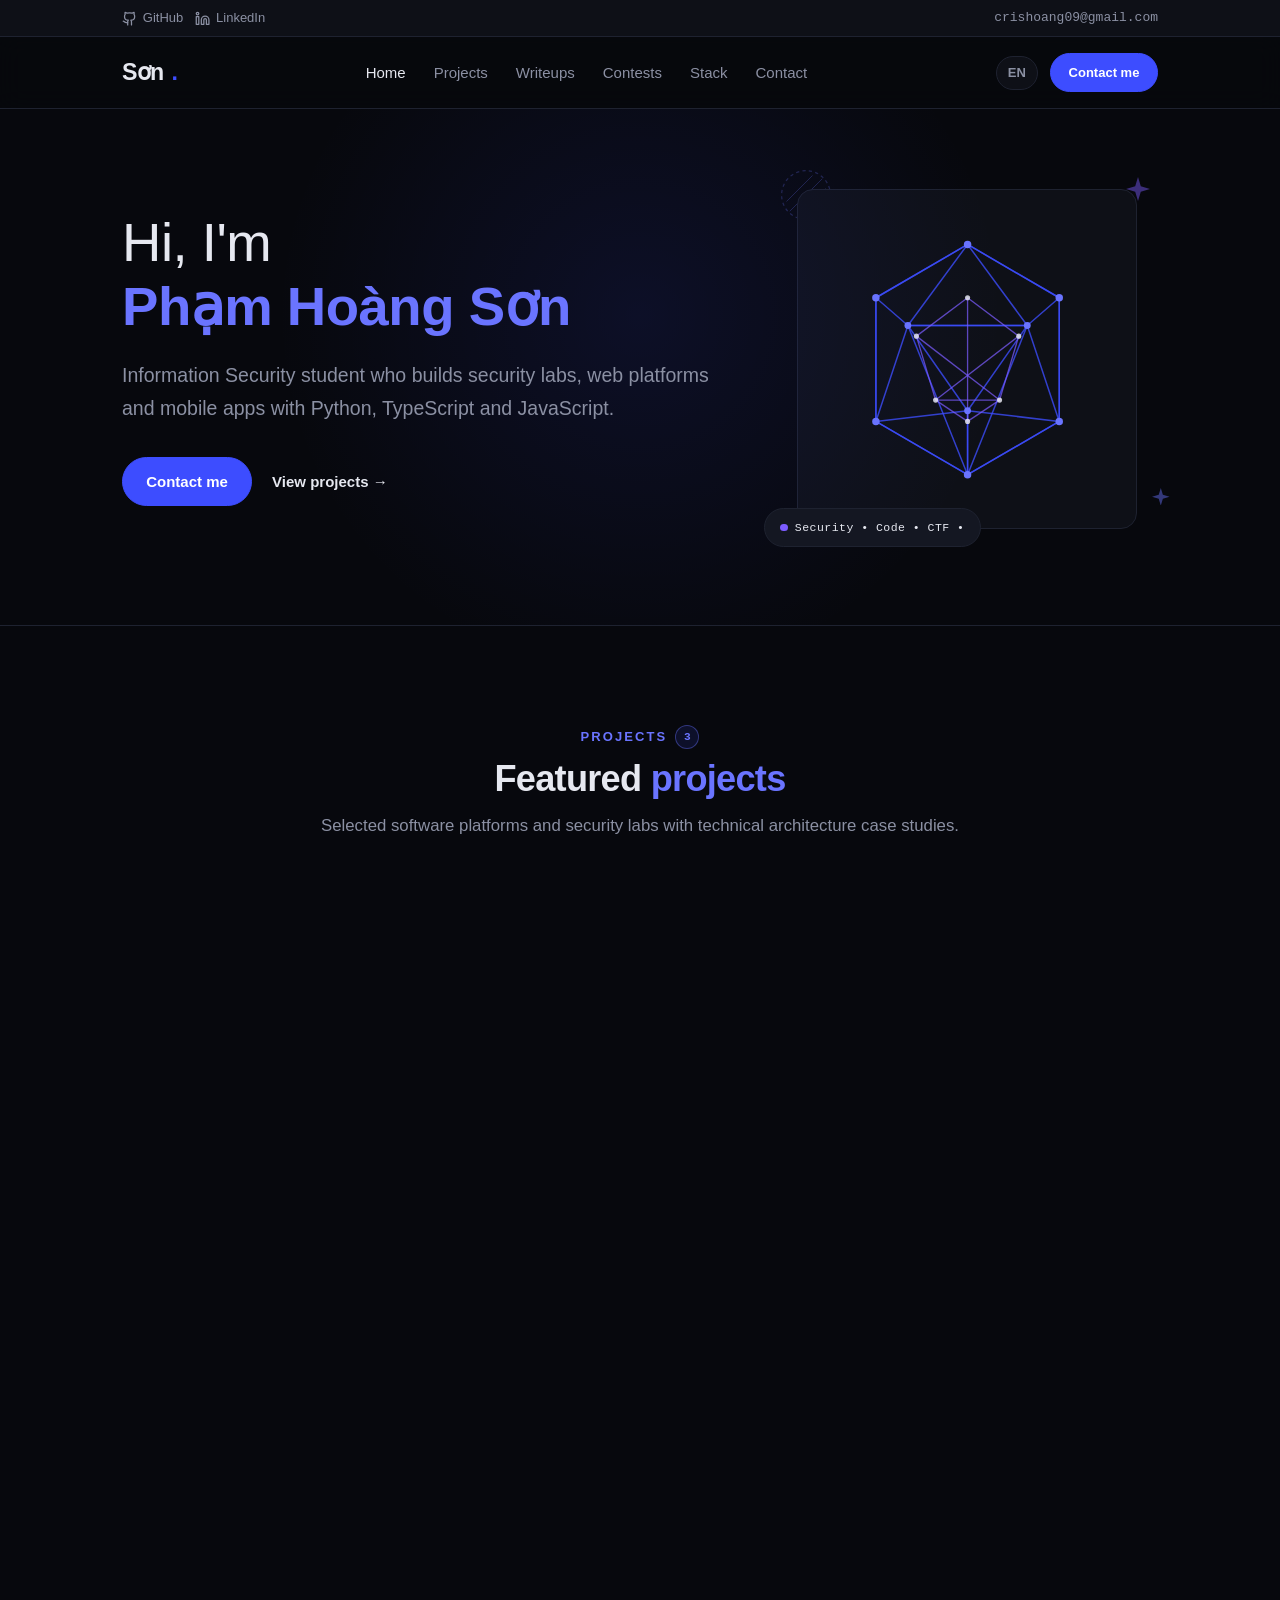
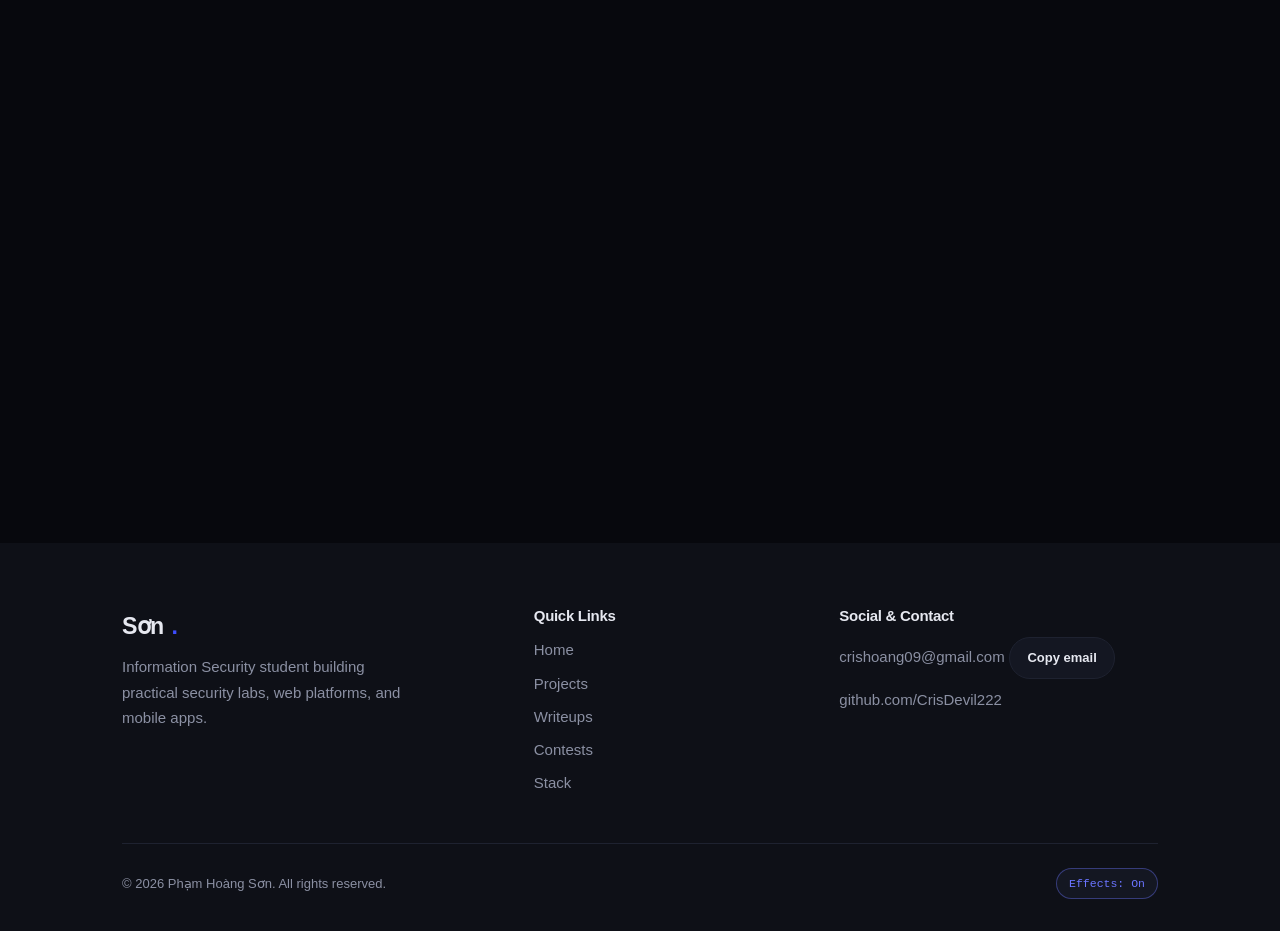
==== commit 3b40da7d: "fix(a11y): remove aria-label from ul elements to pass html-validate aria-label-misuse check" ====
--- a/index.html
+++ b/index.html
@@ -247,7 +247,7 @@
                 <p class="project-tagline">Security Training &amp; Monitoring Platform</p>
               </div>
             </div>
-            <ul class="tech-tags" aria-label="Technologies">
+            <ul class="tech-tags">
               <li class="tech-tag">Python</li>
               <li class="tech-tag">Flask</li>
               <li class="tech-tag">WebSocket</li>
@@ -289,7 +289,7 @@
                 <p class="project-tagline">2D/3D Math Visualization Mobile App</p>
               </div>
             </div>
-            <ul class="tech-tags" aria-label="Technologies">
+            <ul class="tech-tags">
               <li class="tech-tag">JavaScript</li>
               <li class="tech-tag">Capacitor</li>
               <li class="tech-tag">Swift</li>
@@ -334,7 +334,7 @@
                 <span class="meta-pill meta-pill-client">Client project – demo upon request</span>
               </div>
             </div>
-            <ul class="tech-tags" aria-label="Technologies">
+            <ul class="tech-tags">
               <li class="tech-tag">TypeScript</li>
               <li class="tech-tag">Next.js 14+</li>
               <li class="tech-tag">Prisma</li>
@@ -398,7 +398,7 @@
             <h3 class="writeup-title">Plottergeist (Acoustic Side-Channel)</h3>
             <p class="writeup-summary">Reconstructed the flag drawn by a CoreXY plotter by decoding stepper motor packets from a PCAP capture and using audio RMS energy to separate active pen strokes from travel moves.</p>
             <div class="writeup-bottom">
-              <ul class="tech-tags" aria-label="Tools">
+              <ul class="tech-tags">
                 <li class="tech-tag">Python</li>
                 <li class="tech-tag">Scapy</li>
                 <li class="tech-tag">SciPy</li>
@@ -420,7 +420,7 @@
             <h3 class="writeup-title">SQL Injection – Bypass Login</h3>
             <p class="writeup-summary">Bypassed admin authentication caused by raw f-string SQL query concatenation, documented alongside the remediation using parameterized queries.</p>
             <div class="writeup-bottom">
-              <ul class="tech-tags" aria-label="Tools">
+              <ul class="tech-tags">
                 <li class="tech-tag">Python (Flask)</li>
                 <li class="tech-tag">SQLite</li>
               </ul>
@@ -439,7 +439,7 @@
             <h3 class="writeup-title">Dark Harbor</h3>
             <p class="writeup-summary">Chained an SSRF via the build-runner redirect mechanism with a URL-encoding handling flaw across a polyglot microservice architecture to read internal files behind the proxy.</p>
             <div class="writeup-bottom">
-              <ul class="tech-tags" aria-label="Tools">
+              <ul class="tech-tags">
                 <li class="tech-tag">Rust proxy</li>
                 <li class="tech-tag">Node.js/Fastify</li>
                 <li class="tech-tag">Go</li>
@@ -460,7 +460,7 @@
             <h3 class="writeup-title">Voice Clone</h3>
             <p class="writeup-summary">Performed zero-shot voice cloning from 5 reference audio samples to pass both speaker similarity and speech-to-text verification thresholds (&gt; 0.8).</p>
             <div class="writeup-bottom">
-              <ul class="tech-tags" aria-label="Tools">
+              <ul class="tech-tags">
                 <li class="tech-tag">Python</li>
                 <li class="tech-tag">Coqui TTS (YourTTS)</li>
                 <li class="tech-tag">FFmpeg</li>
@@ -481,7 +481,7 @@
             <h3 class="writeup-title">Immutable</h3>
             <p class="writeup-summary">Exploited a stack buffer overflow via unbounded scanf("%s") to overwrite an adjacent local variable, bypass the check, and spawn a shell.</p>
             <div class="writeup-bottom">
-              <ul class="tech-tags" aria-label="Tools">
+              <ul class="tech-tags">
                 <li class="tech-tag">Python</li>
                 <li class="tech-tag">netcat</li>
               </ul>
@@ -500,7 +500,7 @@
             <h3 class="writeup-title">Recover It!</h3>
             <p class="writeup-summary">Reverse-engineered an index-based XOR transformation over static data tables in the binary and wrote a Python solver to recover the valid input string.</p>
             <div class="writeup-bottom">
-              <ul class="tech-tags" aria-label="Tools">
+              <ul class="tech-tags">
                 <li class="tech-tag">Ghidra</li>
                 <li class="tech-tag">Python</li>
               </ul>
@@ -519,7 +519,7 @@
             <h3 class="writeup-title">Beautiful Memory</h3>
             <p class="writeup-summary">Analyzed a Windows 10 memory dump, extracting the real flag encoded in UTF-16LE strings while filtering out decoy ASCII flags.</p>
             <div class="writeup-bottom">
-              <ul class="tech-tags" aria-label="Tools">
+              <ul class="tech-tags">
                 <li class="tech-tag">file</li>
                 <li class="tech-tag">strings</li>
                 <li class="tech-tag">Volatility 2</li>
@@ -539,7 +539,7 @@
             <h3 class="writeup-title">Lookout</h3>
             <p class="writeup-summary">Reconstructed a multi-stage attack chain from a malicious Excel DDE payload to PowerShell and Outlook WebView (Specula) C2 persistence, decrypting RC4 traffic.</p>
             <div class="writeup-bottom">
-              <ul class="tech-tags" aria-label="Tools">
+              <ul class="tech-tags">
                 <li class="tech-tag">FTK Imager</li>
                 <li class="tech-tag">Python</li>
               </ul>
@@ -592,7 +592,7 @@
                     <strong>Limitations: </strong>
                     <span>AI assistant is a rule-based mock implementation, and financial data is simulated. Real LLMs and live money are not integrated.</span>
                   </div>
-                  <ul class="tech-tags" aria-label="Hackathon Technologies">
+                  <ul class="tech-tags">
                     <li class="tech-tag">TideCloak</li>
                     <li class="tech-tag">Next.js</li>
                     <li class="tech-tag">Node.js</li>
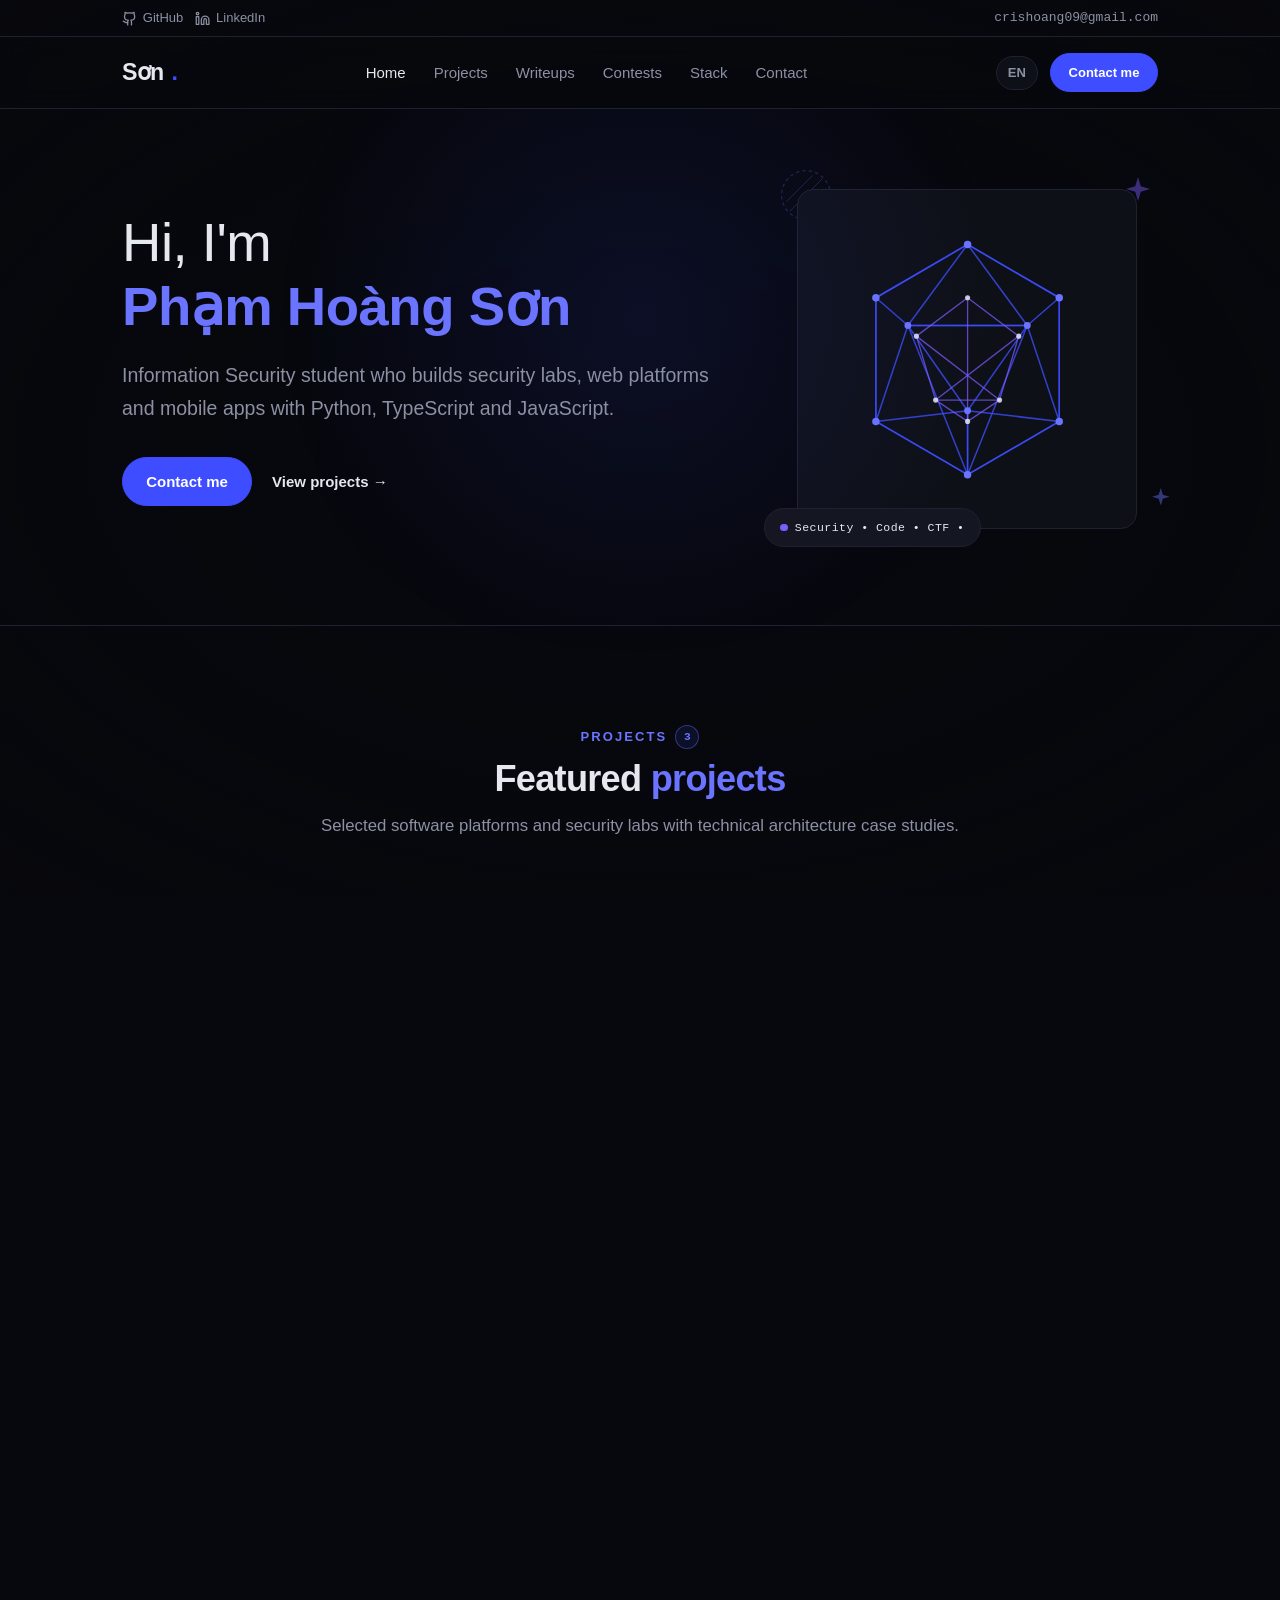
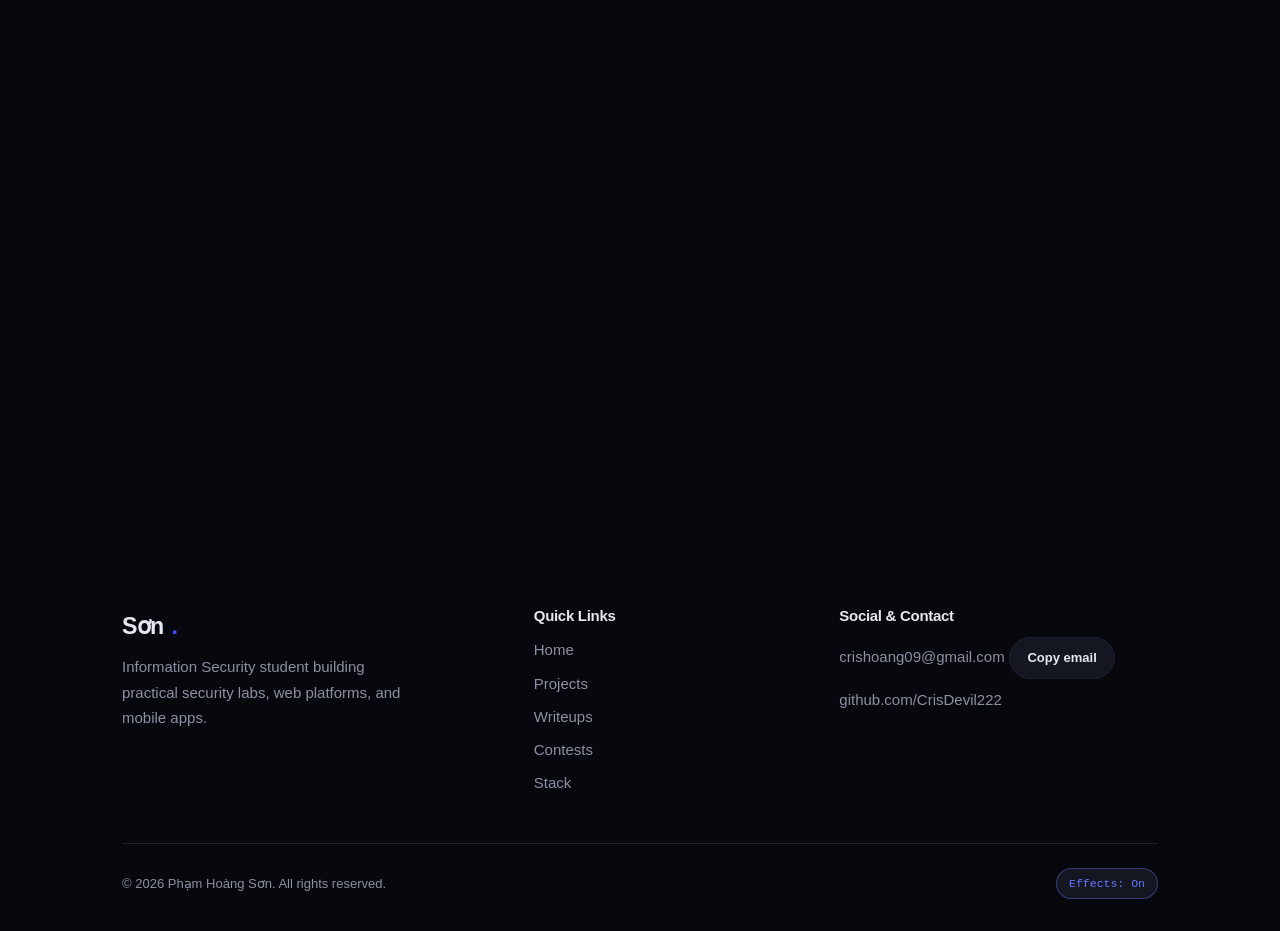
==== commit c6652247: "feat(background): add lightweight indigo code rain canvas (<= 4KB) with toggle integration" ====
--- a/index.html
+++ b/index.html
@@ -64,6 +64,8 @@
   </script>
 </head>
 <body>
+  <canvas id="code-rain-canvas" class="code-rain-canvas" aria-hidden="true"></canvas>
+  <div class="code-rain-vignette" aria-hidden="true"></div>
   <a href="#main-content" class="skip-link" data-i18n="skipToContent">Skip to main content</a>
   <div id="scroll-progress" class="scroll-progress" aria-hidden="true"></div>
 
@@ -782,6 +784,7 @@
     </div>
   </footer>
 
+  <script src="assets/js/code-rain.js" defer></script>
   <script src="assets/js/effects.js" defer></script>
   <script src="assets/js/main.js" defer></script>
 </body>
--- a/assets/css/base.css
+++ b/assets/css/base.css
@@ -89,6 +89,31 @@
   font-size: var(--text-base);
   line-height: 1.68;
   overflow-x: hidden;
+}
+
+/* Background code-rain canvas & central vignette */
+.code-rain-canvas {
+  position: fixed;
+  inset: 0;
+  width: 100vw;
+  height: 100vh;
+  z-index: -2;
+  pointer-events: none;
+}
+
+.code-rain-vignette {
+  position: fixed;
+  inset: 0;
+  width: 100vw;
+  height: 100vh;
+  z-index: -1;
+  pointer-events: none;
+  background: radial-gradient(
+    ellipse 85% 75% at 50% 50%,
+    rgba(7, 8, 13, 0.88) 0%,
+    rgba(7, 8, 13, 0.65) 55%,
+    rgba(7, 8, 13, 0.28) 100%
+  );
 }
 
 main {
--- a/assets/css/layout.css
+++ b/assets/css/layout.css
@@ -17,7 +17,7 @@
 
 /* --- 1. Top Utility Bar --- */
 .utility-bar {
-  background-color: var(--surface);
+  background-color: transparent;
   border-bottom: 1px solid var(--border);
   font-size: var(--text-xs);
   color: var(--muted);
@@ -306,7 +306,7 @@
 
 /* --- 9. Multi-Column Footer --- */
 .site-footer {
-  background-color: var(--surface);
+  background-color: transparent;
   padding-top: var(--space-16);
   padding-bottom: var(--space-8);
 }
